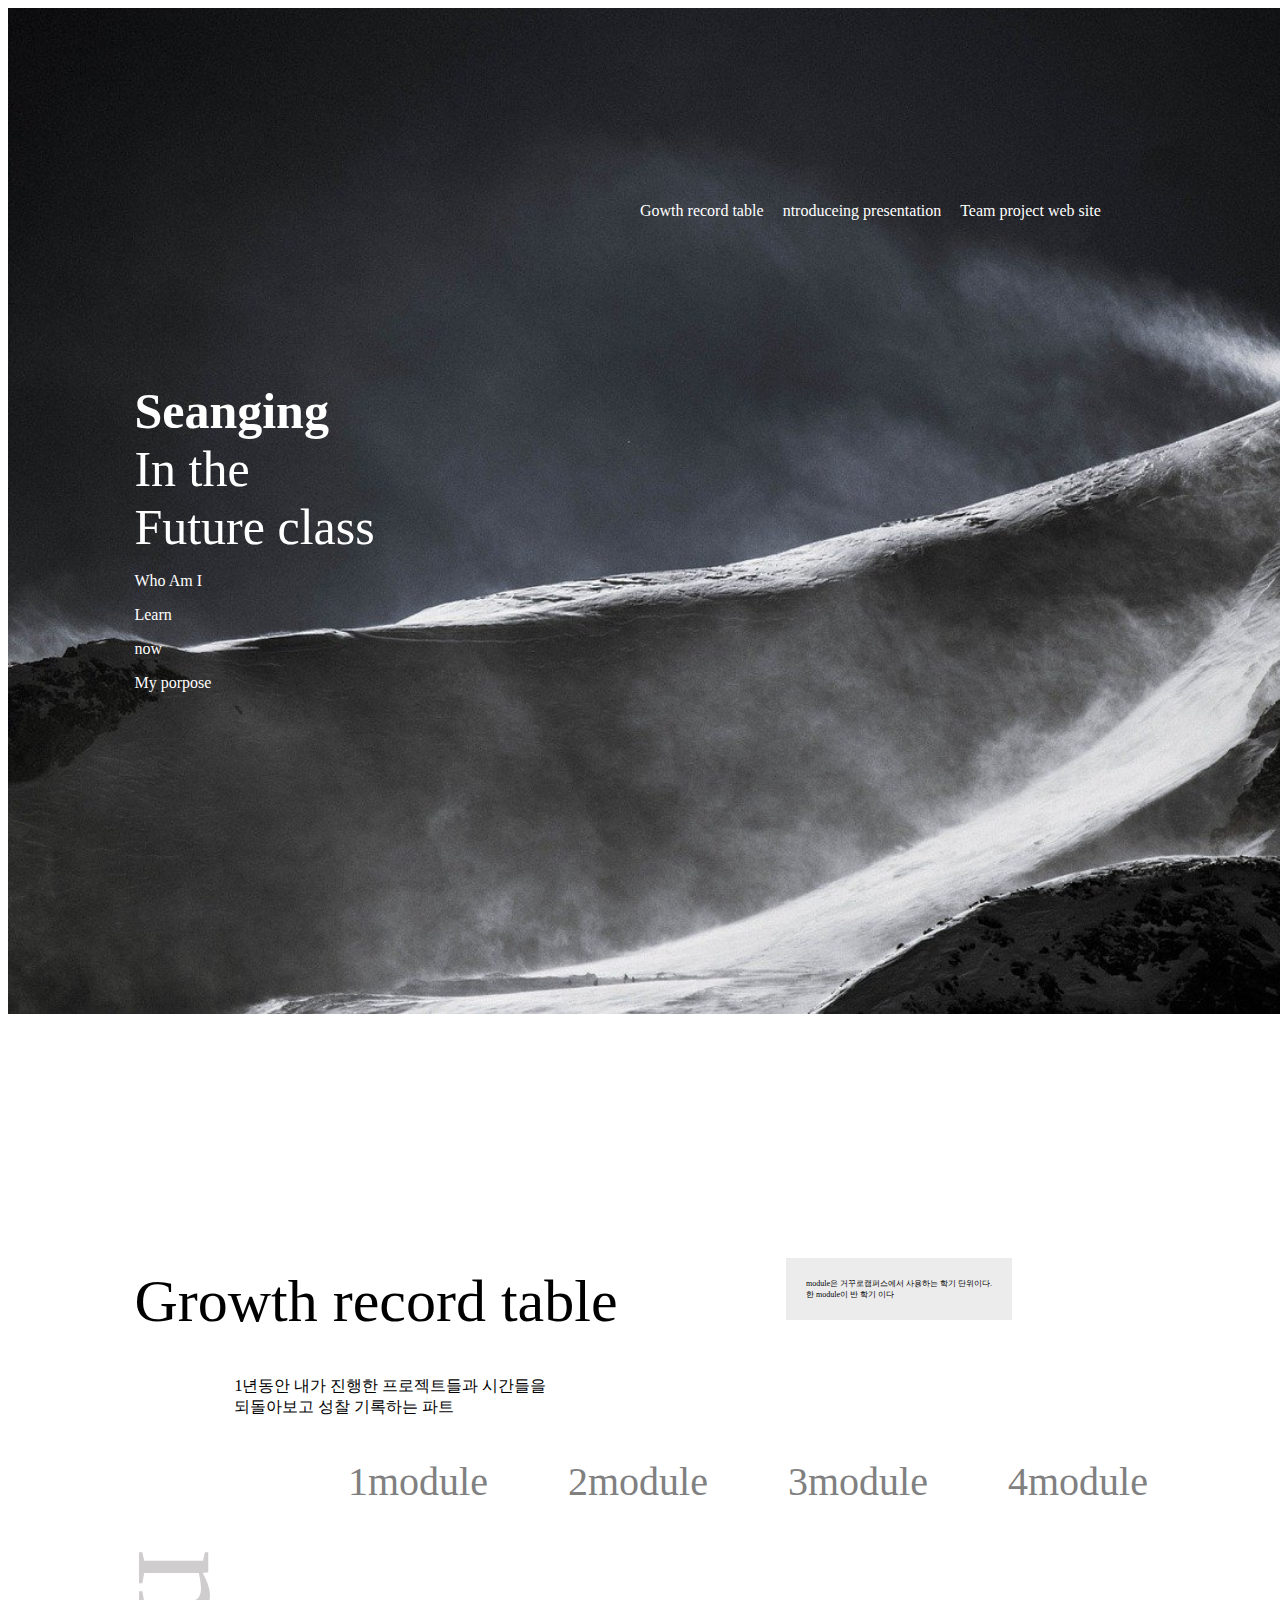
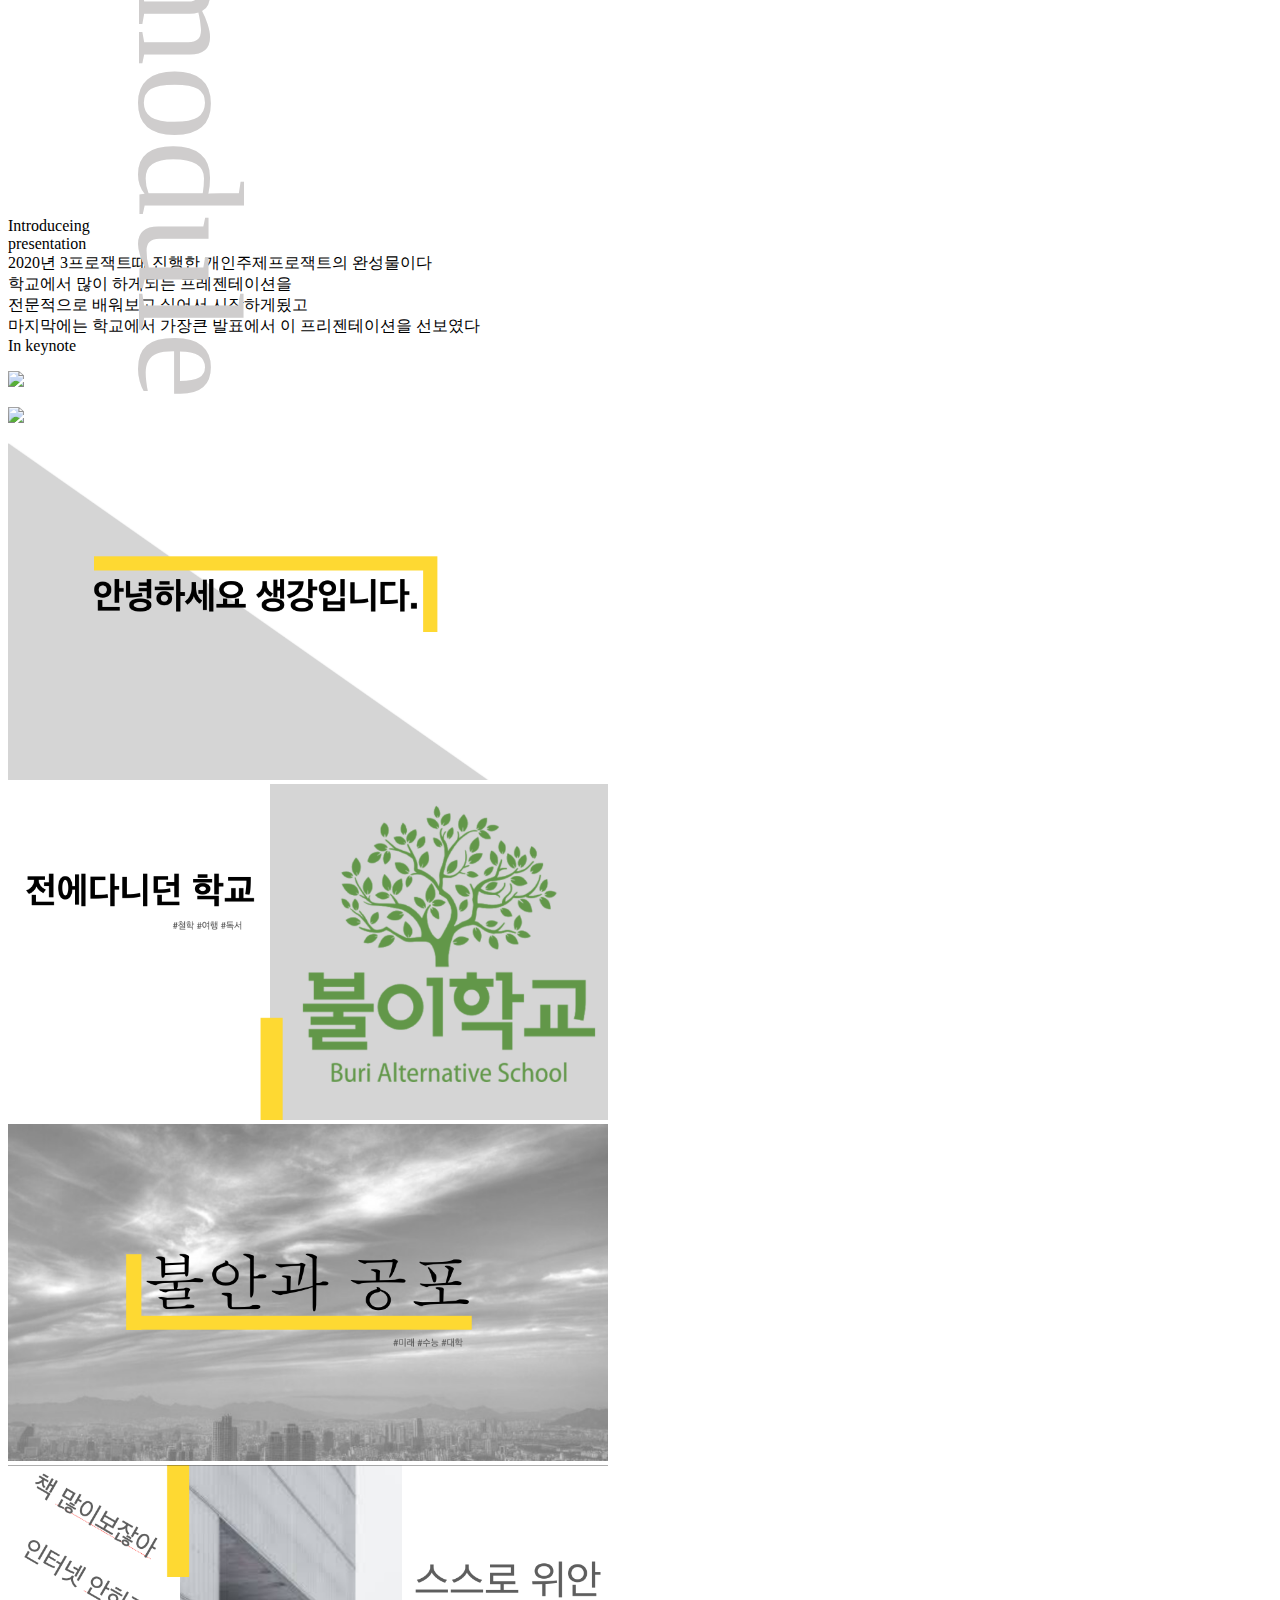
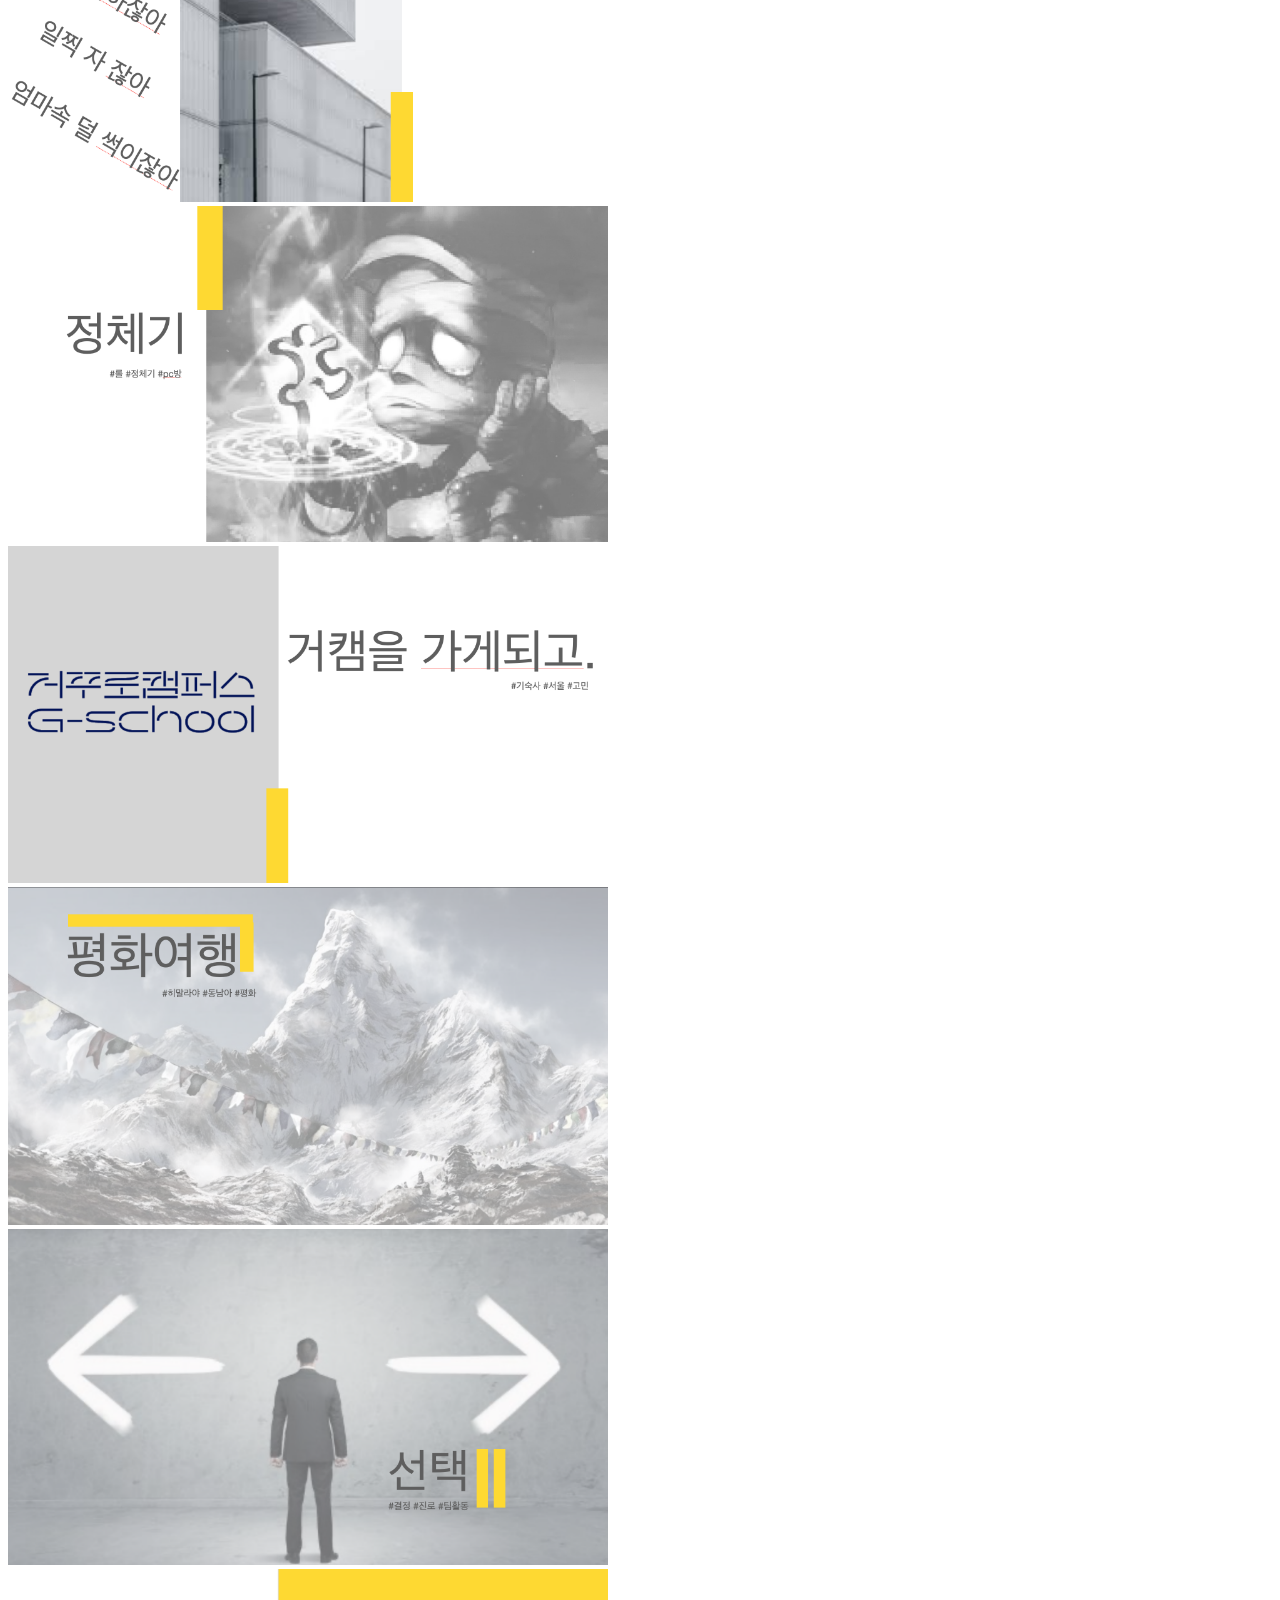
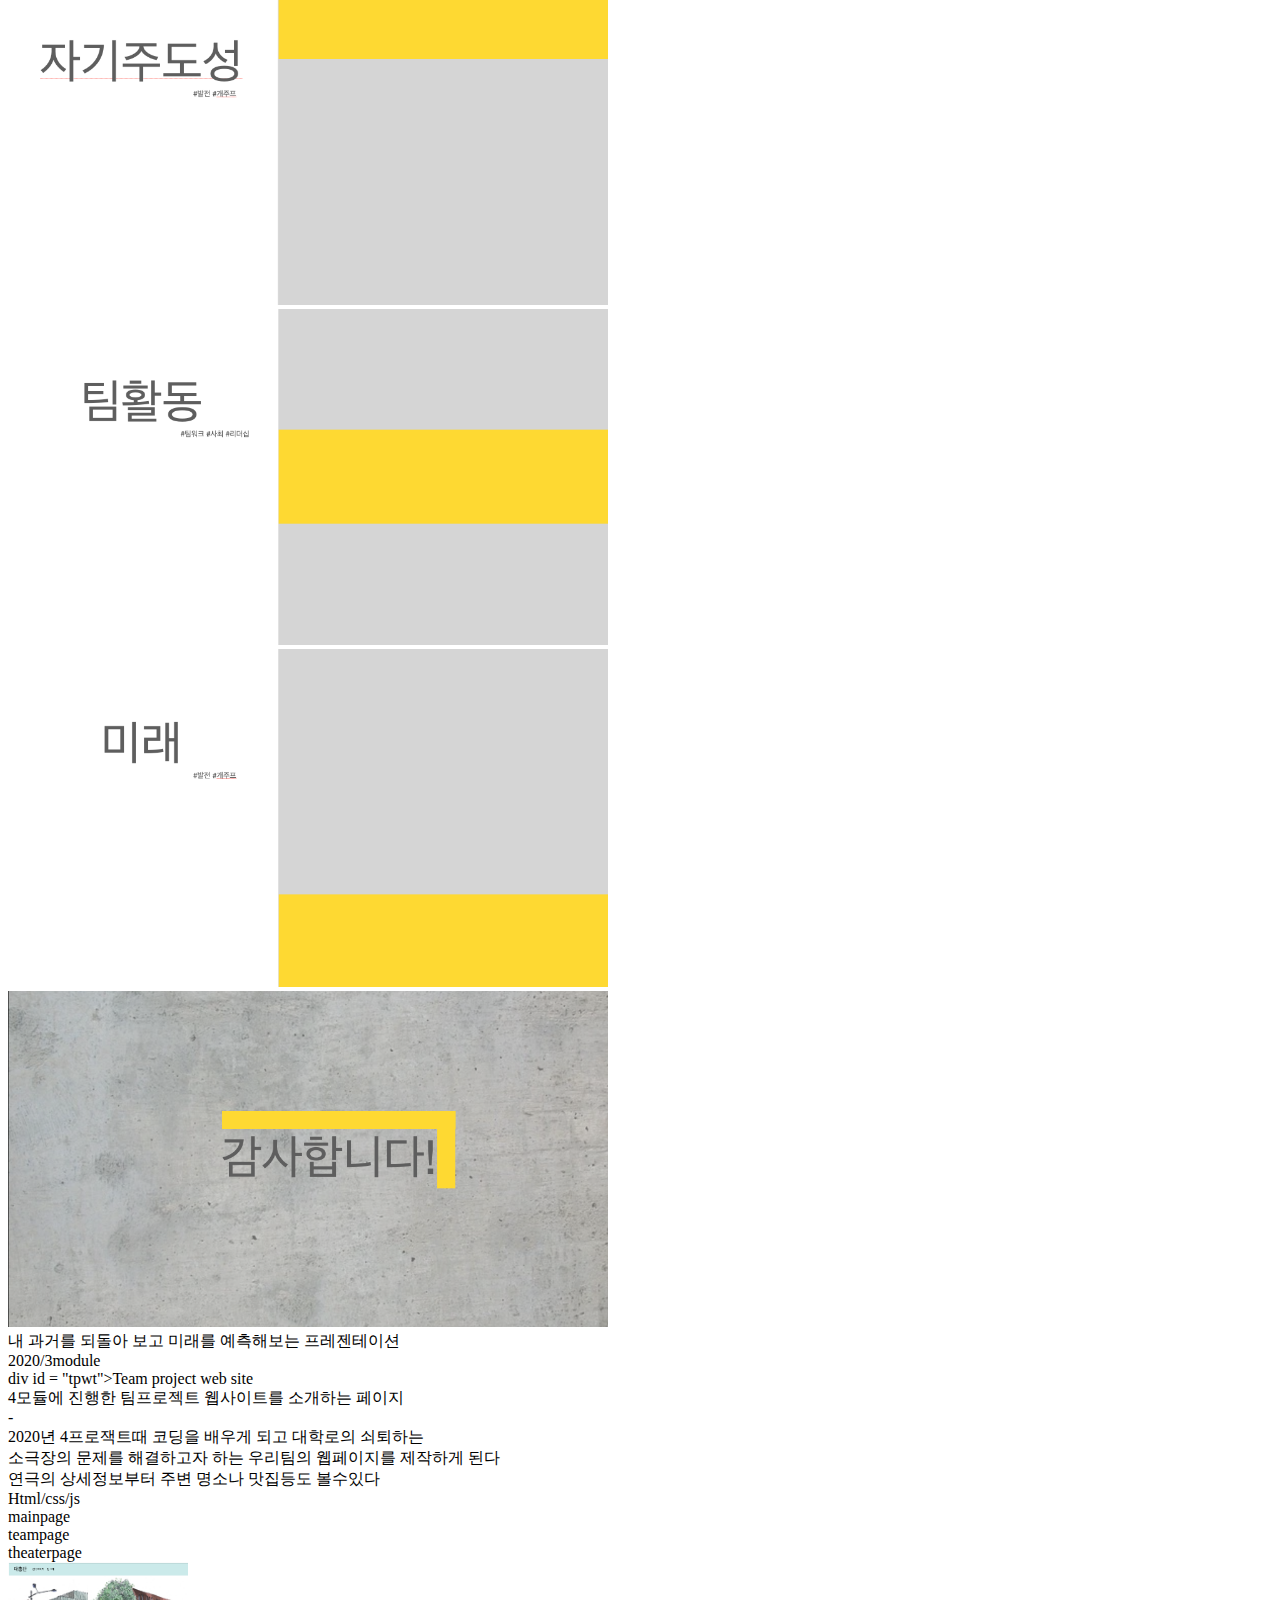
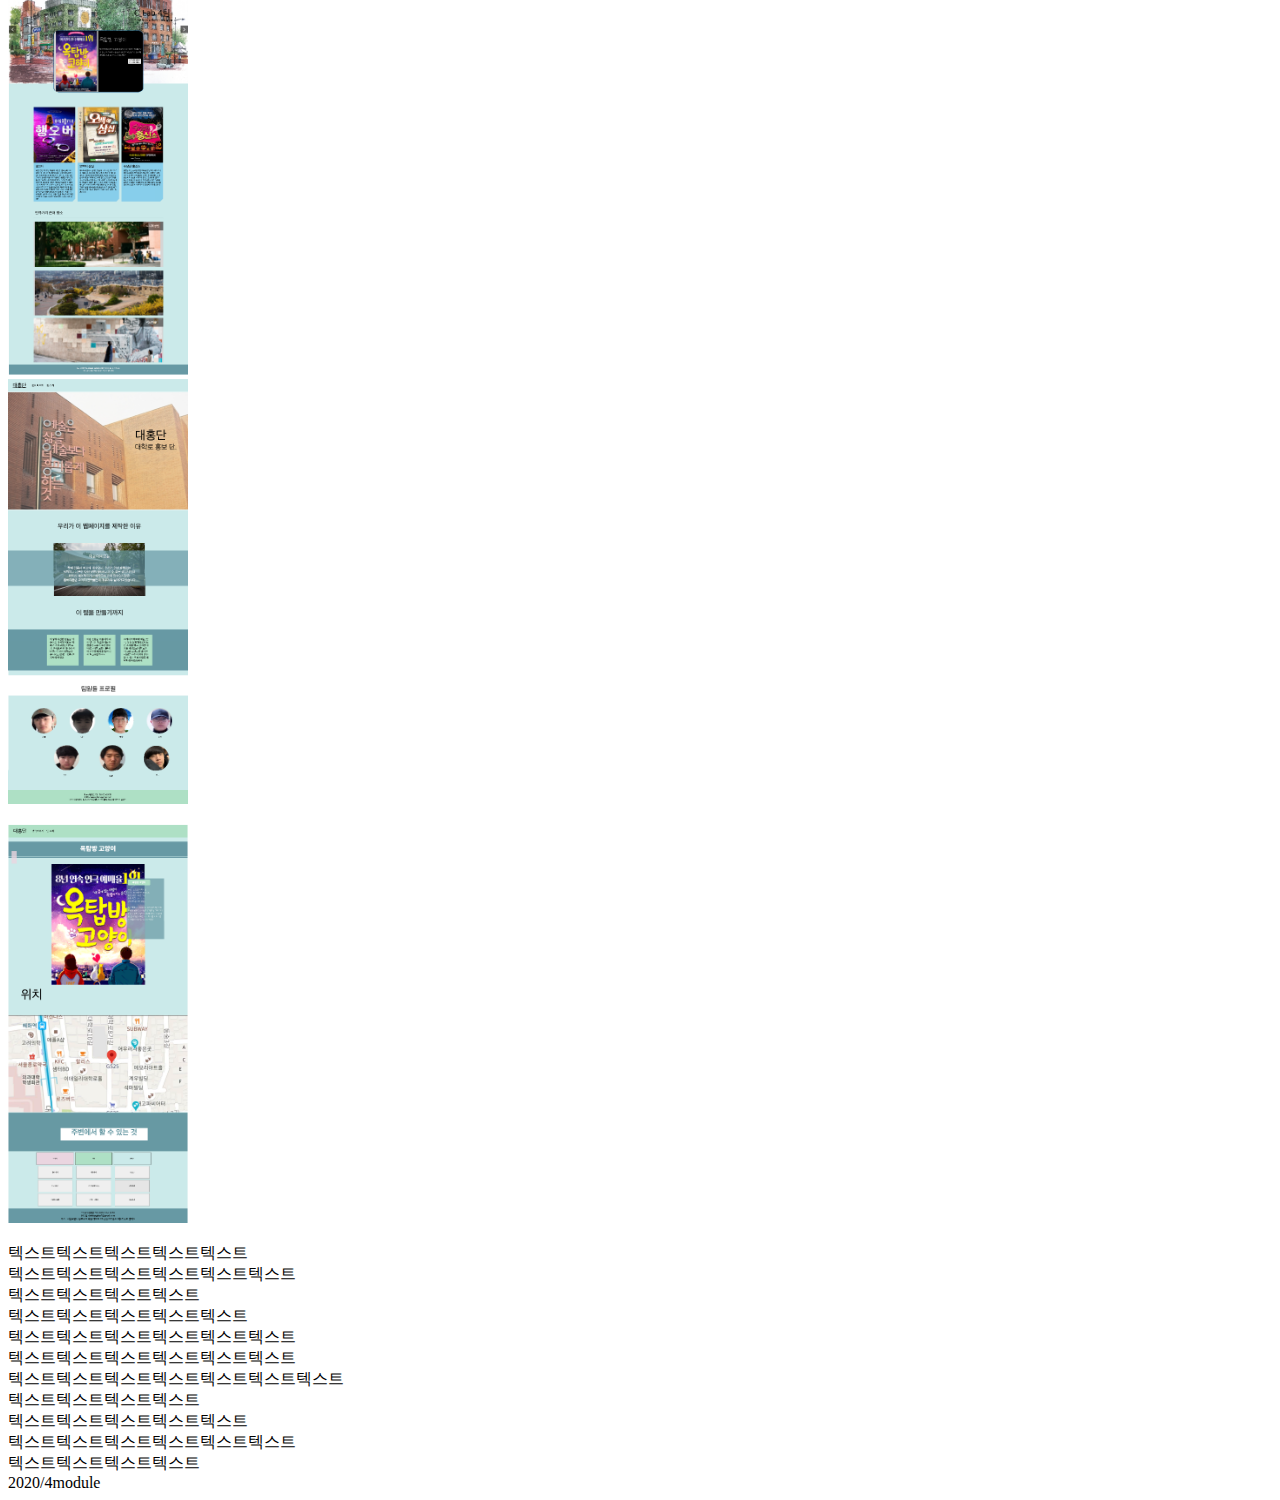
==== index.html @ 3b4f4887 "xx" ====
<!DOCTYPE html>
<html lang="en">
<head>
    <meta charset="UTF-8">
    <meta name="viewport" content="width=device-width, initial-scale=1.0">
    <title>Document</title>
    <link rel="stylesheet" href="style.css">
</head>
<body>
    <div id = "p1">
        <div id = contaner>
            <div id = 'img'>
                <div id = 'img1'> 
                    <img src="사진1.1.jpg" height="100%" > 
                </div> 
                <div id = 'img2'> 
                    <img src="사진1.2.png" height="100%">
                </div> 
                <div id = 'img3'> 
                    <img src="사진1.3.jpg" height="100%">
                </div> 
                <div id = 'img4'> 
                    <img src="사진1.4.png" height="100%">
                </div>
            </div>
           </div>
        
           <div id ="p1text">
        <div id = headertitle>
            
            <strong>Seanging</strong><br>
            In the <br>
            Future class
        </div>

            <p id = "WhoAmI">Who Am I</p>
            <p id = "learn">Learn</p>
            <p id = "now">now</p>
            <p id = "myporpose">My porpose</p>
           
            <div id = button>
            <a id = button1 >Gowth record table</a>
            <a id = button2 >ntroduceing presentation</a>
            <a id = button3 >Team project web site</a>
        </div>
        </div>
    </div>
    <div id = "p2">
        <div id = "title1">
            Growth record table
        </div>
        <div id = "text1">
            1년동안 내가 진행한 프로젝트들과 시간들을 <br>
            되돌아보고 성찰 기록하는 파트
        </div>
    </div>
        <div id = 'modulesm'>
            module은 거꾸로캠퍼스에서 사용하는 학기 단위이다. <br>
            한 module이 반 학기 이다
        </div>
        <div id = module>
        <p id = "module1">1module</p>
        <p id = "module2">2module</p>
        <p id = "module3">3module</p>
        <p id = "module4">4module</p>
    </div>
    <div class ='moduletitle1'>
        module</div>
    <div id = 'a'>
    <div id ='atext'>
        개인주제 프로젝트<br>
    텍스트텍스트텍스트텍스트텍스트텍스트<br>
    텍스트텍스트텍스트텍스트텍스트텍스트텍스트텍스트<br>
    텍스트텍스트텍스트텍스트텍스트텍스트<br><br>
    주제중심 프로젝트<br>
    텍스트텍스트텍스트텍스트텍스트텍스트<br>
    텍스트텍스트텍스트텍스트텍스트텍스트텍스트텍스트<br>
    텍스트텍스트텍스트텍스트텍스트텍스트<br><br>
    주제공감 프로젝트<br>
    텍스트텍스트텍스트텍스트텍스트텍스트<br>
    텍스트텍스트텍스트텍스트텍스트텍스트텍스트텍스트<br>
    텍스트텍스트텍스트텍스트텍스트텍스트</div>
     <div id ='aimg'><img src="그래프1.png"></div> 
    <div id ='moduletitle1'>1</div> </div>
    <div id = 'b'>
        <div id ='btext'>
            개인주제 프로젝트<br>
        텍스트텍스트텍스트텍스트텍스트텍스트<br>
        텍스트텍스트텍스트텍스트텍스트텍스트텍스트텍스트<br>
        텍스트텍스트텍스트텍스트텍스트텍스트<br><br>
        주제중심 프로젝트<br>
        텍스트텍스트텍스트텍스트텍스트텍스트<br>
        텍스트텍스트텍스트텍스트텍스트텍스트텍스트텍스트<br>
        텍스트텍스트텍스트텍스트텍스트텍스트<br><br>
        주제공감 프로젝트<br>
        텍스트텍스트텍스트텍스트텍스트텍스트<br>
        텍스트텍스트텍스트텍스트텍스트텍스트텍스트텍스트<br>
        텍스트텍스트텍스트텍스트텍스트텍스트</div>
         <div id ='bimg'><img src="그래프2.png"></div> 
        <div id ='moduletitle2'>2</div> 
    </div>
    <div id = 'c'><div id ='ctext'>
        개인주제 프로젝트<br>
        텍스트텍스트텍스트텍스트텍스트텍스트<br>
        텍스트텍스트텍스트텍스트텍스트텍스트텍스트텍스트<br>
        텍스트텍스트텍스트텍스트텍스트텍스트<br><br>
        주제중심 프로젝트<br>
        텍스트텍스트텍스트텍스트텍스트텍스트<br>
        텍스트텍스트텍스트텍스트텍스트텍스트텍스트텍스트<br>
        텍스트텍스트텍스트텍스트텍스트텍스트<br><br>
        주제공감 프로젝트<br>
        텍스트텍스트텍스트텍스트텍스트텍스트<br>
        텍스트텍스트텍스트텍스트텍스트텍스트텍스트텍스트<br>
        텍스트텍스트텍스트텍스트텍스트텍스트</div>
         <div id ='cimg'><img src="그래프3.png"></div> 
        
        <div id ='moduletitle3'>3</div> </div>
    <div id = 'd'><div id ='dtext'>
        개인주제 프로젝트<br>
        텍스트텍스트텍스트텍스트텍스트텍스트<br>
        텍스트텍스트텍스트텍스트텍스트텍스트텍스트텍스트<br>
        텍스트텍스트텍스트텍스트텍스트텍스트<br><br>
        주제중심 프로젝트<br>
        텍스트텍스트텍스트텍스트텍스트텍스트<br>
        텍스트텍스트텍스트텍스트텍스트텍스트텍스트텍스트<br>
        텍스트텍스트텍스트텍스트텍스트텍스트<br><br>
        주제공감 프로젝트<br>
        텍스트텍스트텍스트텍스트텍스트텍스트<br>
        텍스트텍스트텍스트텍스트텍스트텍스트텍스트텍스트<br>
        텍스트텍스트텍스트텍스트텍스트텍스트</div>
         <div id ='dimg'><img src="그래프4.png"></div> 
         
         <div id ='moduletitle4'>4</div> </div>

    <div id = "p3">
        <div id = "ipt">
            Introduceing <br> 
            presentation</div>
        <div id = "ipte">
            2020년 3프로잭트때 진행한 개인주제프로잭트의 완성물이다<br>

            학교에서 많이 하게되는 프레젠테이션을 <br>
            전문적으로 배워보고 싶어서 시작하게됬고<br>
            마지막에는 학교에서 가장큰 발표에서 이 프리젠테이션을 선보였다</div>
            <div id = text2>
                In keynote</div>
            <p id = but1><img src="btn_next 복사본.png" width="50px"></p>
            <p id = but2><img src="btn_prev 복사본.png" width="50px"></p>
        
            <div id = container1>
            <div id = iptimg>
            <div id = iptimg1><img src="오깔1.png" width="600px"></div>
            <div id = iptimg2><img src="오깔2.png" width="600px"></div>
            <div id = iptimg3><img src="오깔3.png" width="600px"></div>
            <div id = iptimg4><img src="오깔4.png" width="600px"></div>
            <div id = iptimg5><img src="오깔5.png" width="600px"></div>
            <div id = iptimg6><img src="오깔6.png" width="600px"></div>
            <div id = iptimg7><img src="오깔7.png" width="600px"></div>
            <div id = iptimg8><img src="오깔8.png" width="600px"></div>
            <div id = iptimg9><img src="오깔9.png" width="600px"></div>
            <div id = iptimg10><img src="오깔10.png" width="600px"></div>
            <div id = iptimg11><img src="오깔11.png" width="600px"></div>
            <div id = iptimg12><img src="오깔12.png" width="600px"></div>
            </div>
        </div>
    
        
            

            <div id = text3>내 과거를 되돌아 보고 미래를 예측해보는 프레젠테이션</div>
            <div id = date1>2020/3module</div>
    </div>
    <div id = "p4">
        div id = "tpwt">Team project web site</div>
               <div id ="tpwt1"> 4모듈에 진행한 팀프로젝트 웹사이트를 소개하는 페이지</div>
        </div> -
            

            <div id = "tpwst">2020년 4프로잭트때 코딩을 배우게 되고 대학로의 쇠퇴하는 <br>
                소극장의 문제를 해결하고자 하는 우리팀의 웹페이지를 제작하게 된다 <br>
                연극의 상세정보부터 주변 명소나 맛집등도 볼수있다</div>
            <div id = text4>Html/css/js</div>
            <div id = page>
            <div id = mainpage>mainpage</div>
            <div id = teampage>teampage</div>
            <div id = theaterpage>theaterpage</div>
        </div>
            
             <div class = web>
            <div id = web1><img src="웹1.png" width="180px"></div>
            <div id = web2><img src="웹2.png" width="180px"></div>
            <p id = web3><img src="웹3.png" width="180px"></p>
        </div> 
        
        

        <div id = pagetext>
            <div id = mainpagetext>텍스트텍스트텍스트텍스트텍스트<br>
            텍스트텍스트텍스트텍스트텍스트텍스트<br>
            텍스트텍스트텍스트텍스트<br>
            텍스트텍스트텍스트텍스트텍스트<br>
        </div>
        <div id = teampagetext>텍스트텍스트텍스트텍스트텍스트텍스트<br>
            텍스트텍스트텍스트텍스트텍스트텍스트<br>
            텍스트텍스트텍스트텍스트텍스트텍스트텍스트<br>
        </div>
        <div id = theaterpagetext>
            텍스트텍스트텍스트텍스트<br>
            텍스트텍스트텍스트텍스트텍스트<br>
            텍스트텍스트텍스트텍스트텍스트텍스트<br>
            텍스트텍스트텍스트텍스트<br>
        </div></div>
        
            <div id = date2>2020/4module</div>
    </div>
    <futter></futter>
</body>
</html>
---- style.css ----
#p1text{
    width: 80%;
    
    color: #fff;
    margin:0 auto ;
    position: relative;
    z-index: 5;
    margin-top: -50%;
}


#contaner{
   overflow: auto;
    width: 100vw;
    
}
#img{
    display: flex;
    
    width: 400vw;

}
#img1{
    width: 100vw;
}
#img2{
    width: 100vw;
}
#img3{
    width: 100vw;
}
#img4{
    width: 100vw;
}
#WhoAmI{

}
#learn{

}
#now{

}
#Myporpose{

}

#headertitle{
    font-size: 50px;
    
}
#button{
    margin-left: 50%;
    margin-top: -50%;
}
#button1{
    
}
#button2{
    margin-left: 3%;
    margin-right: 3%;
}
#button3{
    
}









#p2{
    width: 80%;
    
    margin: 0 auto;
    margin-top: 70%;
}
#title1{
    font-size: 60px;
   
    margin-top: ;
}
#text1{
    margin-left:100px ;
    margin-top: 40px;
}
#module{
    display: flex;
    font-size: 40px;
    text-align: center;
    margin-left: 300px;
    
}
#modulesm{
    margin-top:-160px ;
    margin-right: 260px;
    font-size: 8px;
    background-color: rgb(236, 236, 236);
    float: right;
    padding: 20px;
}
#module1{
    margin:40px  ;
    color: gray;

}
#module2{
    margin: 40px;
    color: gray;
}
#module3{
    margin: 40px;
    color: gray;
}
#module4{
    margin: 40px;
    color: gray;
} 
#tt{
    border-right: 1px solid black ;
    width: 650px;
}
#atext{
    margin-top:-200px ;
   margin-left:400px ;
   
}
#aimg{
    margin-left: 700px;
    margin-top: -300px ;
    
}
#btext{
   margin-top:-200px ;
   margin-left:400px ;
  
    
    
}
#bimg{
    margin-left: 800px;
    margin-top:-300px ;
    
}
#ctext{
    margin-top:-200px ;
   margin-left:400px ;
   
}
#cimg{
    margin-left: 700px;
    margin-top: -300px ;
    
}
#dtext{
    margin-top:-200px ;
   margin-left:400px ;
   
}
#dimg{
    margin-left: 700px;
    margin-top: -300px ;
    
} 
#a{
    display: none;
}
#b{
    display: none;
}
#c{
    display: none;
}
#d{
    display: none;
}
.moduletitle1{
    
    transform:rotate(90deg);
    font-size: 150px;
    margin-top: 100px;
    margin-right:900px ;
    
    
    color: rgb(207, 205, 205);
    
}
#moduletitle1{
    font-size: 300px;
    margin-top: -260px;
    margin-left:100px ;
    
}
#moduletitle2{
    font-size: 300px;
    margin-top: -260px;
    margin-left:100px ;
    
    
}
#moduletitle3{
    font-size: 300px;
    margin-top: -260px;
    margin-left:100px ;
    
    
}
#moduletitle4{
    font-size: 300px;
    margin-top: -260px;
    margin-left:100px ;
    
}
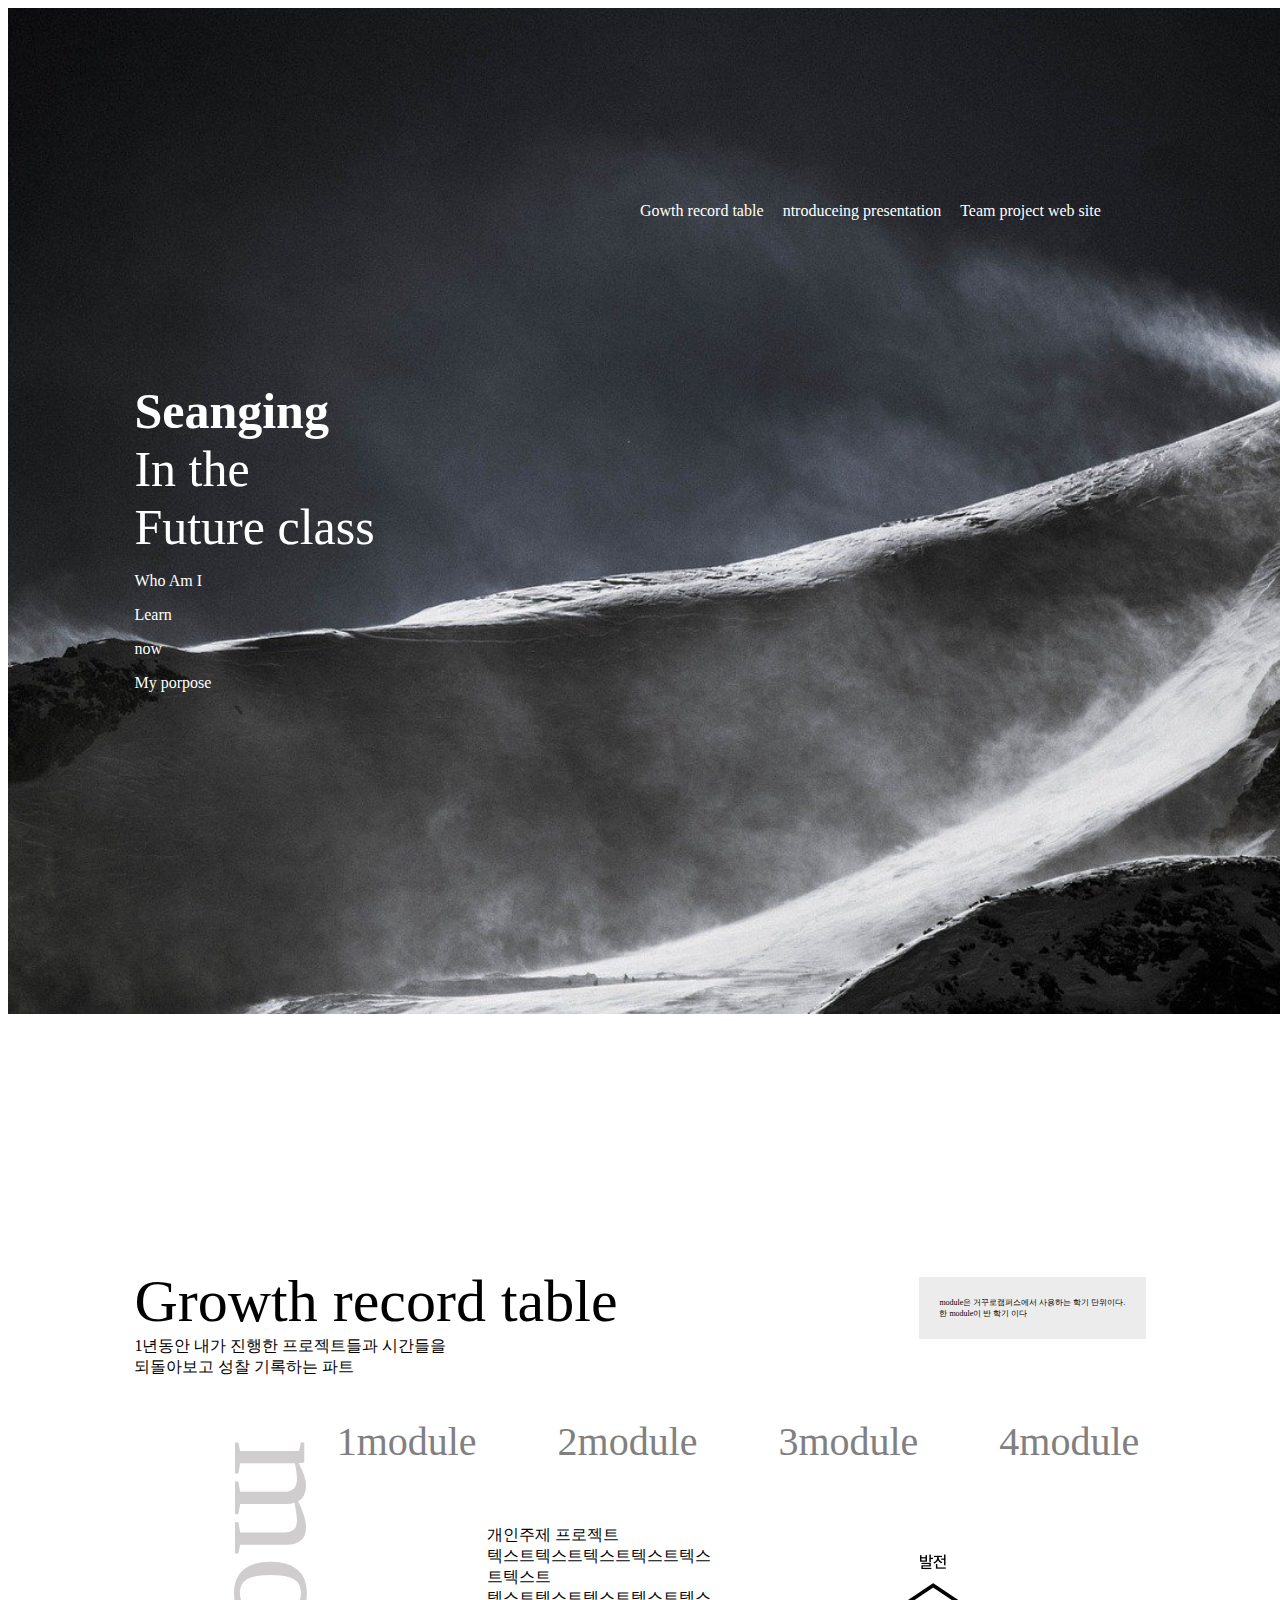
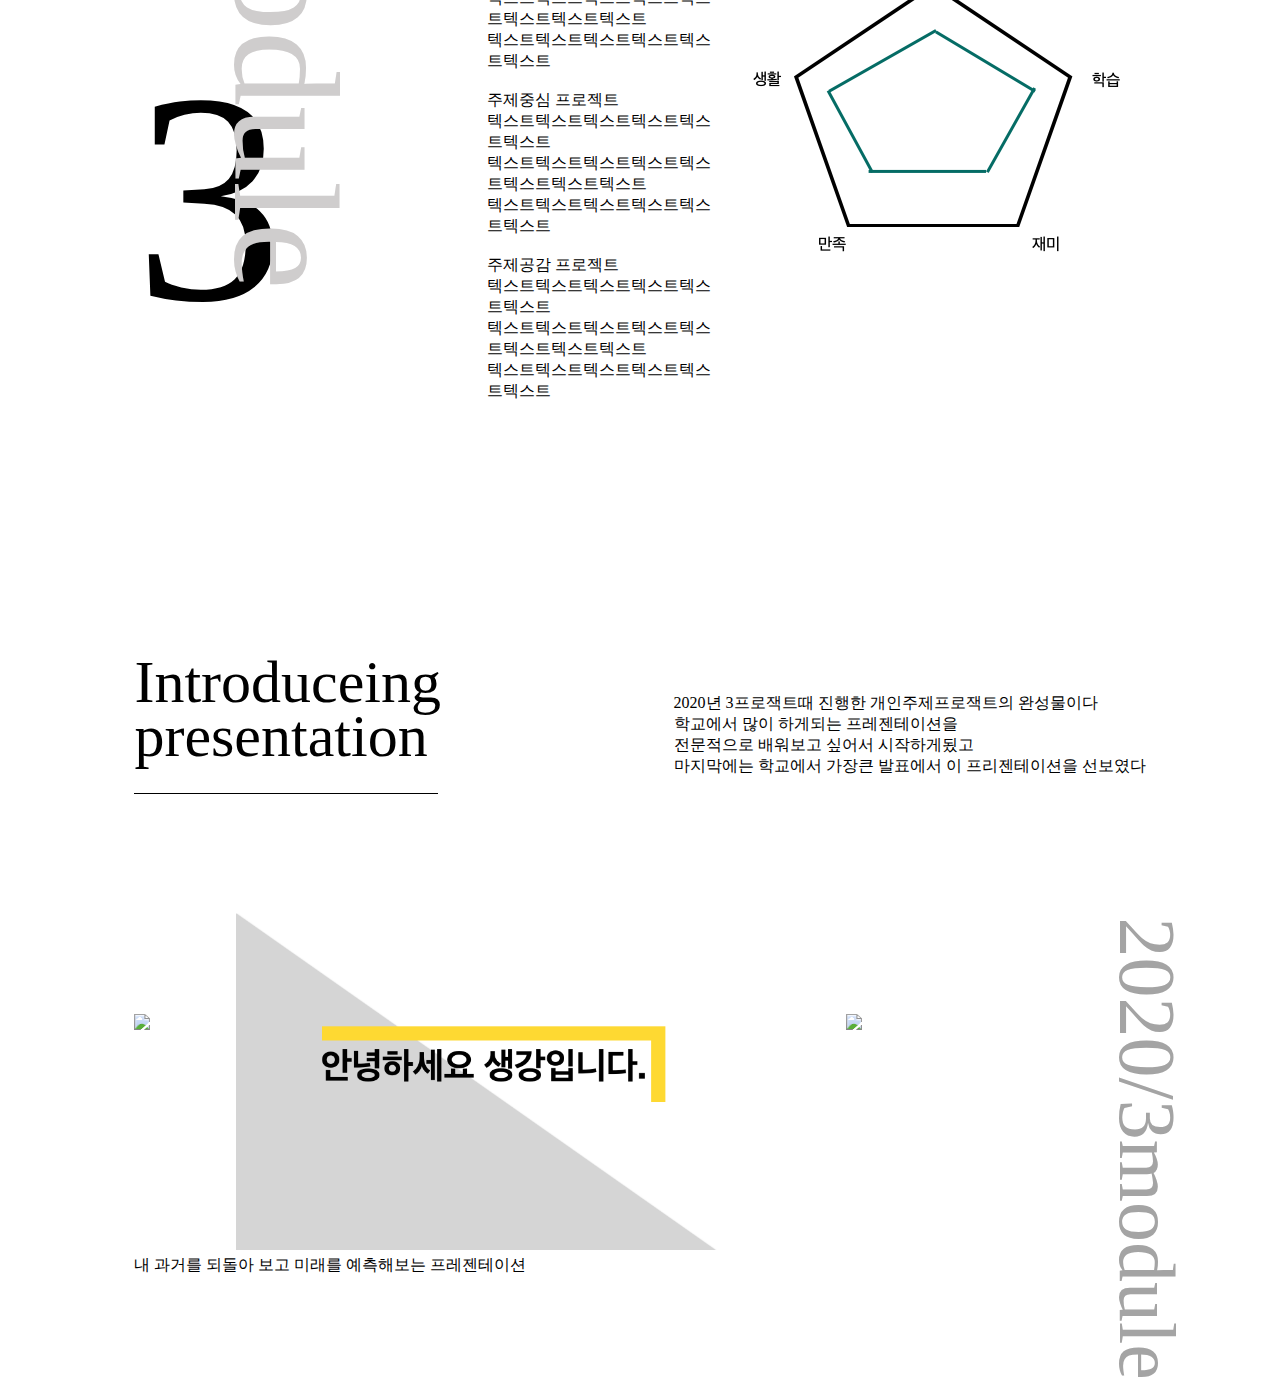
==== commit df4555b8: "ff" ====
--- a/index.html
+++ b/index.html
@@ -53,7 +53,7 @@
             1년동안 내가 진행한 프로젝트들과 시간들을 <br>
             되돌아보고 성찰 기록하는 파트
         </div>
-    </div>
+    
         <div id = 'modulesm'>
             module은 거꾸로캠퍼스에서 사용하는 학기 단위이다. <br>
             한 module이 반 학기 이다
@@ -67,6 +67,7 @@
     <div class ='moduletitle1'>
         module</div>
     <div id = 'a'>
+    <div id ='moduletitle1'>1</div>
     <div id ='atext'>
         개인주제 프로젝트<br>
     텍스트텍스트텍스트텍스트텍스트텍스트<br>
@@ -81,8 +82,9 @@
     텍스트텍스트텍스트텍스트텍스트텍스트텍스트텍스트<br>
     텍스트텍스트텍스트텍스트텍스트텍스트</div>
      <div id ='aimg'><img src="그래프1.png"></div> 
-    <div id ='moduletitle1'>1</div> </div>
+     </div>
     <div id = 'b'>
+        <div id ='moduletitle2'>2</div>
         <div id ='btext'>
             개인주제 프로젝트<br>
         텍스트텍스트텍스트텍스트텍스트텍스트<br>
@@ -97,9 +99,11 @@
         텍스트텍스트텍스트텍스트텍스트텍스트텍스트텍스트<br>
         텍스트텍스트텍스트텍스트텍스트텍스트</div>
          <div id ='bimg'><img src="그래프2.png"></div> 
-        <div id ='moduletitle2'>2</div> 
-    </div>
-    <div id = 'c'><div id ='ctext'>
+         
+    </div>
+    <div id = 'c'>
+        <div id ='moduletitle3'>3</div>
+        <div id ='ctext'>
         개인주제 프로젝트<br>
         텍스트텍스트텍스트텍스트텍스트텍스트<br>
         텍스트텍스트텍스트텍스트텍스트텍스트텍스트텍스트<br>
@@ -114,8 +118,10 @@
         텍스트텍스트텍스트텍스트텍스트텍스트</div>
          <div id ='cimg'><img src="그래프3.png"></div> 
         
-        <div id ='moduletitle3'>3</div> </div>
-    <div id = 'd'><div id ='dtext'>
+         </div>
+    <div id = 'd'>
+        <div id ='moduletitle4'>4</div>
+        <div id ='dtext'>
         개인주제 프로젝트<br>
         텍스트텍스트텍스트텍스트텍스트텍스트<br>
         텍스트텍스트텍스트텍스트텍스트텍스트텍스트텍스트<br>
@@ -130,7 +136,8 @@
         텍스트텍스트텍스트텍스트텍스트텍스트</div>
          <div id ='dimg'><img src="그래프4.png"></div> 
          
-         <div id ='moduletitle4'>4</div> </div>
+          </div>
+    </div>
 
     <div id = "p3">
         <div id = "ipt">
@@ -144,8 +151,10 @@
             마지막에는 학교에서 가장큰 발표에서 이 프리젠테이션을 선보였다</div>
             <div id = text2>
                 In keynote</div>
-            <p id = but1><img src="btn_next 복사본.png" width="50px"></p>
-            <p id = but2><img src="btn_prev 복사본.png" width="50px"></p>
+            <div id = butbox>
+                <p id = but1><img src="스크린샷 2020-12-26 오전 12.10.30.png" width="40px" ></p>
+                <p id = but2><img src="스크린샷 2020-12-26 오전 12.10.56.png" width="40px"></p>
+            </div>
         
             <div id = container1>
             <div id = iptimg>
@@ -170,7 +179,8 @@
             <div id = text3>내 과거를 되돌아 보고 미래를 예측해보는 프레젠테이션</div>
             <div id = date1>2020/3module</div>
     </div>
-    <div id = "p4">
+    </div>
+    <!-- <div id = "p4">
         div id = "tpwt">Team project web site</div>
                <div id ="tpwt1"> 4모듈에 진행한 팀프로젝트 웹사이트를 소개하는 페이지</div>
         </div> -
@@ -212,7 +222,7 @@
         </div></div>
         
             <div id = date2>2020/4module</div>
-    </div>
+    </div> -->
     <futter></futter>
 </body>
 </html>--- a/style.css
+++ b/style.css
@@ -81,108 +81,102 @@
 #title1{
     font-size: 60px;
    
-    margin-top: ;
+    
 }
 #text1{
-    margin-left:100px ;
-    margin-top: 40px;
+   
+   
 }
 #module{
     display: flex;
     font-size: 40px;
     text-align: center;
-    margin-left: 300px;
+    margin-left: 20%;
     
 }
 #modulesm{
-    margin-top:-160px ;
-    margin-right: 260px;
+    margin-top:-10% ;
     font-size: 8px;
     background-color: rgb(236, 236, 236);
     float: right;
-    padding: 20px;
+    padding: 2%;
 }
 #module1{
-    margin:40px  ;
+    
     color: gray;
 
 }
 #module2{
-    margin: 40px;
+    margin-left: 10%;
     color: gray;
 }
 #module3{
-    margin: 40px;
+    margin-left: 10%;
     color: gray;
 }
 #module4{
-    margin: 40px;
+    margin-left: 10%;
     color: gray;
 } 
-#tt{
-    border-right: 1px solid black ;
-    width: 650px;
-}
+
 #atext{
-    margin-top:-200px ;
-   margin-left:400px ;
+    
    
 }
 #aimg{
-    margin-left: 700px;
-    margin-top: -300px ;
+    
     
 }
 #btext{
-   margin-top:-200px ;
-   margin-left:400px ;
+   
   
     
     
 }
 #bimg{
-    margin-left: 800px;
-    margin-top:-300px ;
+    
     
 }
 #ctext{
-    margin-top:-200px ;
-   margin-left:400px ;
+   
    
 }
 #cimg{
-    margin-left: 700px;
-    margin-top: -300px ;
     
 }
 #dtext{
-    margin-top:-200px ;
-   margin-left:400px ;
+    
    
 }
 #dimg{
-    margin-left: 700px;
-    margin-top: -300px ;
+    
     
 } 
 #a{
+    display: flex;
+    margin-top: -15%;
     display: none;
 }
 #b{
+    display: flex;
+    margin-top: -15%;
     display: none;
 }
 #c{
-    display: none;
+    display: flex;
+    margin-top: -15%;
+   
 }
 #d{
+    display: flex;
+    margin-top: -15%;
     display: none;
 }
 .moduletitle1{
     
     transform:rotate(90deg);
     font-size: 150px;
-    margin-top: 100px;
-    margin-right:900px ;
+    margin-right: 70%;
     
     
     color: rgb(207, 205, 205);
@@ -190,27 +184,97 @@
 }
 #moduletitle1{
     font-size: 300px;
-    margin-top: -260px;
-    margin-left:100px ;
+    margin-right: 20%;
+    margin-top: 10%;
     
 }
 #moduletitle2{
     font-size: 300px;
-    margin-top: -260px;
-    margin-left:100px ;
+    margin-right: 20%;
+    margin-top: 10%;
     
     
 }
 #moduletitle3{
     font-size: 300px;
-    margin-top: -260px;
-    margin-left:100px ;
+    margin-right: 20%;
+    margin-top: 10%;
     
     
 }
 #moduletitle4{
     font-size: 300px;
-    margin-top: -260px;
-    margin-left:100px ;
-    
+    margin-right: 20%;
+    margin-top: 10%;
+    
+}
+
+
+
+
+
+
+
+
+
+#p3{
+    width: 80%;
+    margin: 0 auto;
+    margin-top: 20%;
+    
+}
+#ipt{
+    font-size: 60px;
+    border-bottom:1px solid black ;
+    width: 30%;
+    line-height: 90%;
+    padding-bottom: 3%;
+    
+}
+#ipte{
+    float: right;
+    margin-top: -10%;
+    
+}
+#container1{
+    overflow: auto;
+    width: 600px;
+    margin-left: 10%;
+    margin-top: 10%;
+    
+
+}
+#iptimg{
+    display: flex;
+    width: 8200px;
+}
+#text3{
+    
+    
+}
+#text2{
+    
+    color: white;
+}
+#date1{
+    font-size: 80px;
+    transform:rotate(90deg);
+    margin-left: 100%;
+    margin-top: -40%;
+    color: rgb(164, 164, 164);
+}
+#butbox{
+    
+   
+}
+#but1{
+    float: right;
+    margin-right: 28%;
+    margin-top: 20%;
+    
+}
+#but2{
+    float: left;
+    margin-top: 20%;
+   
 }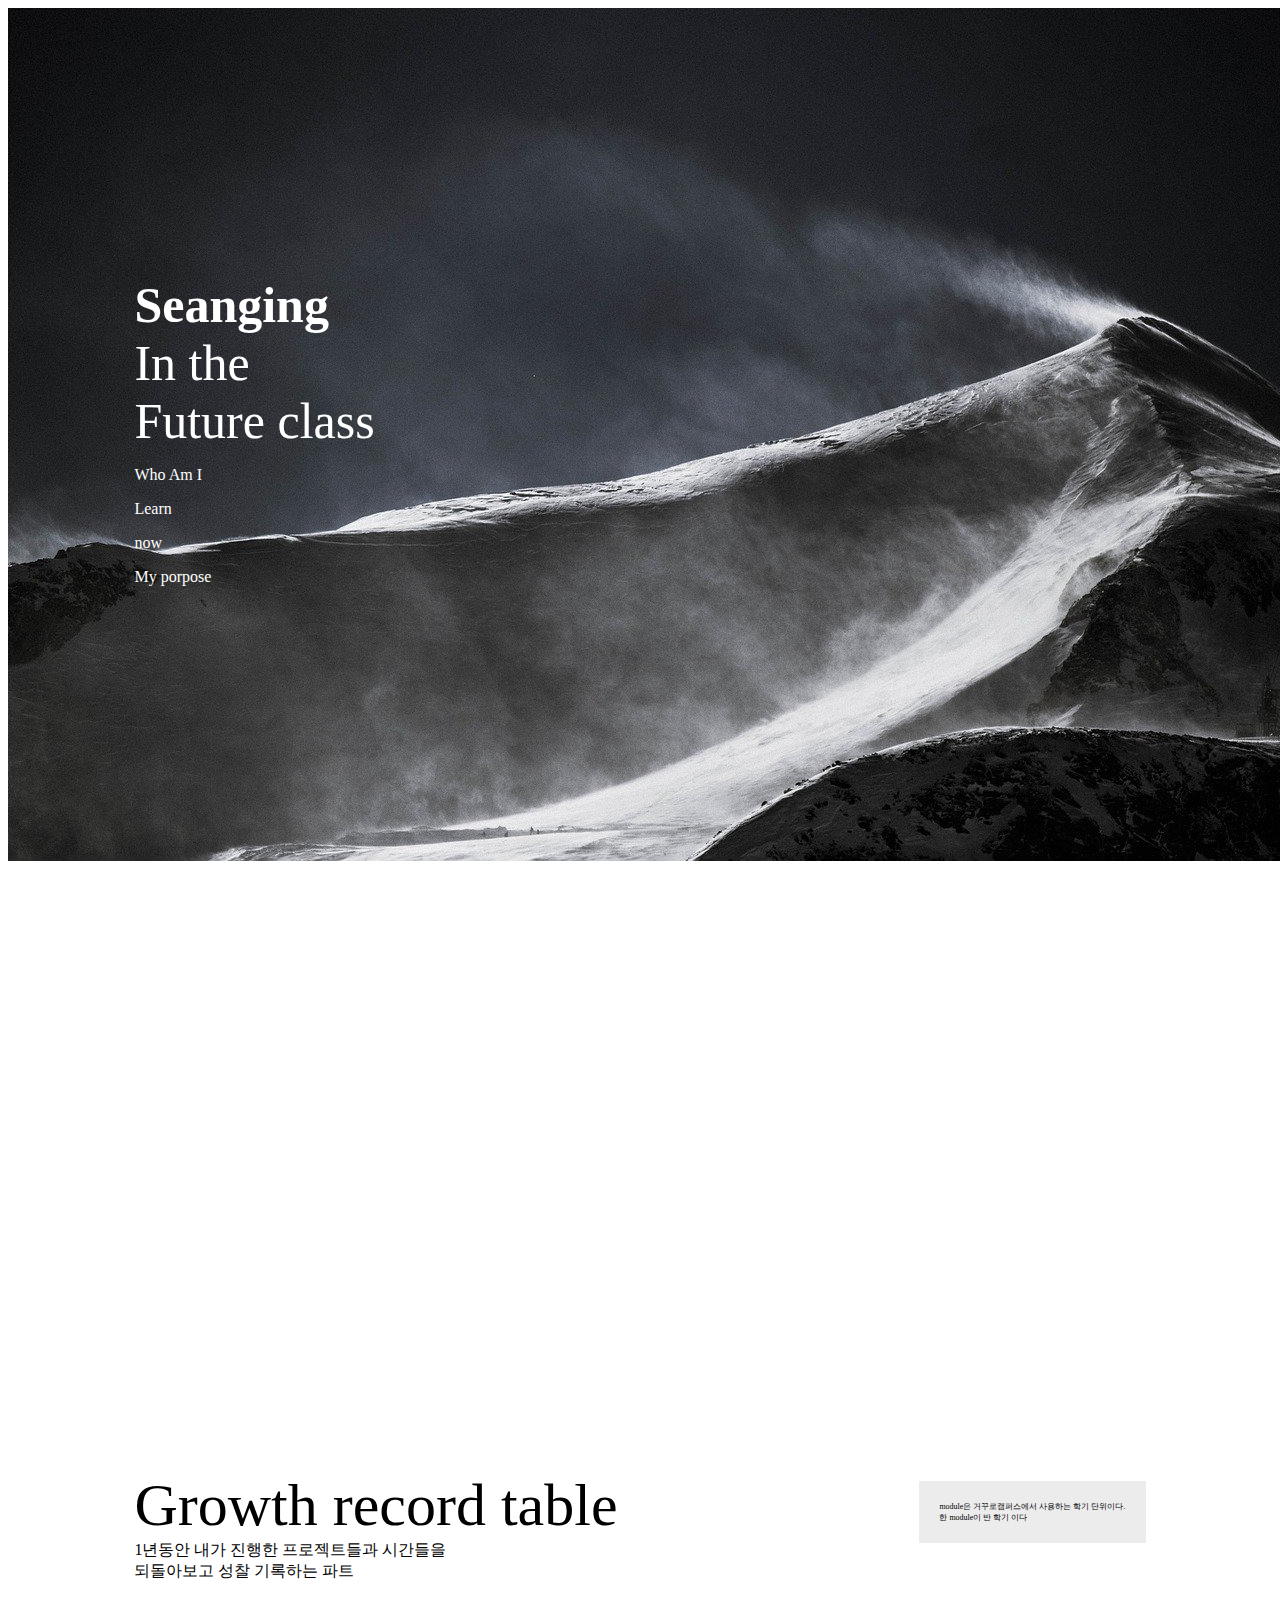
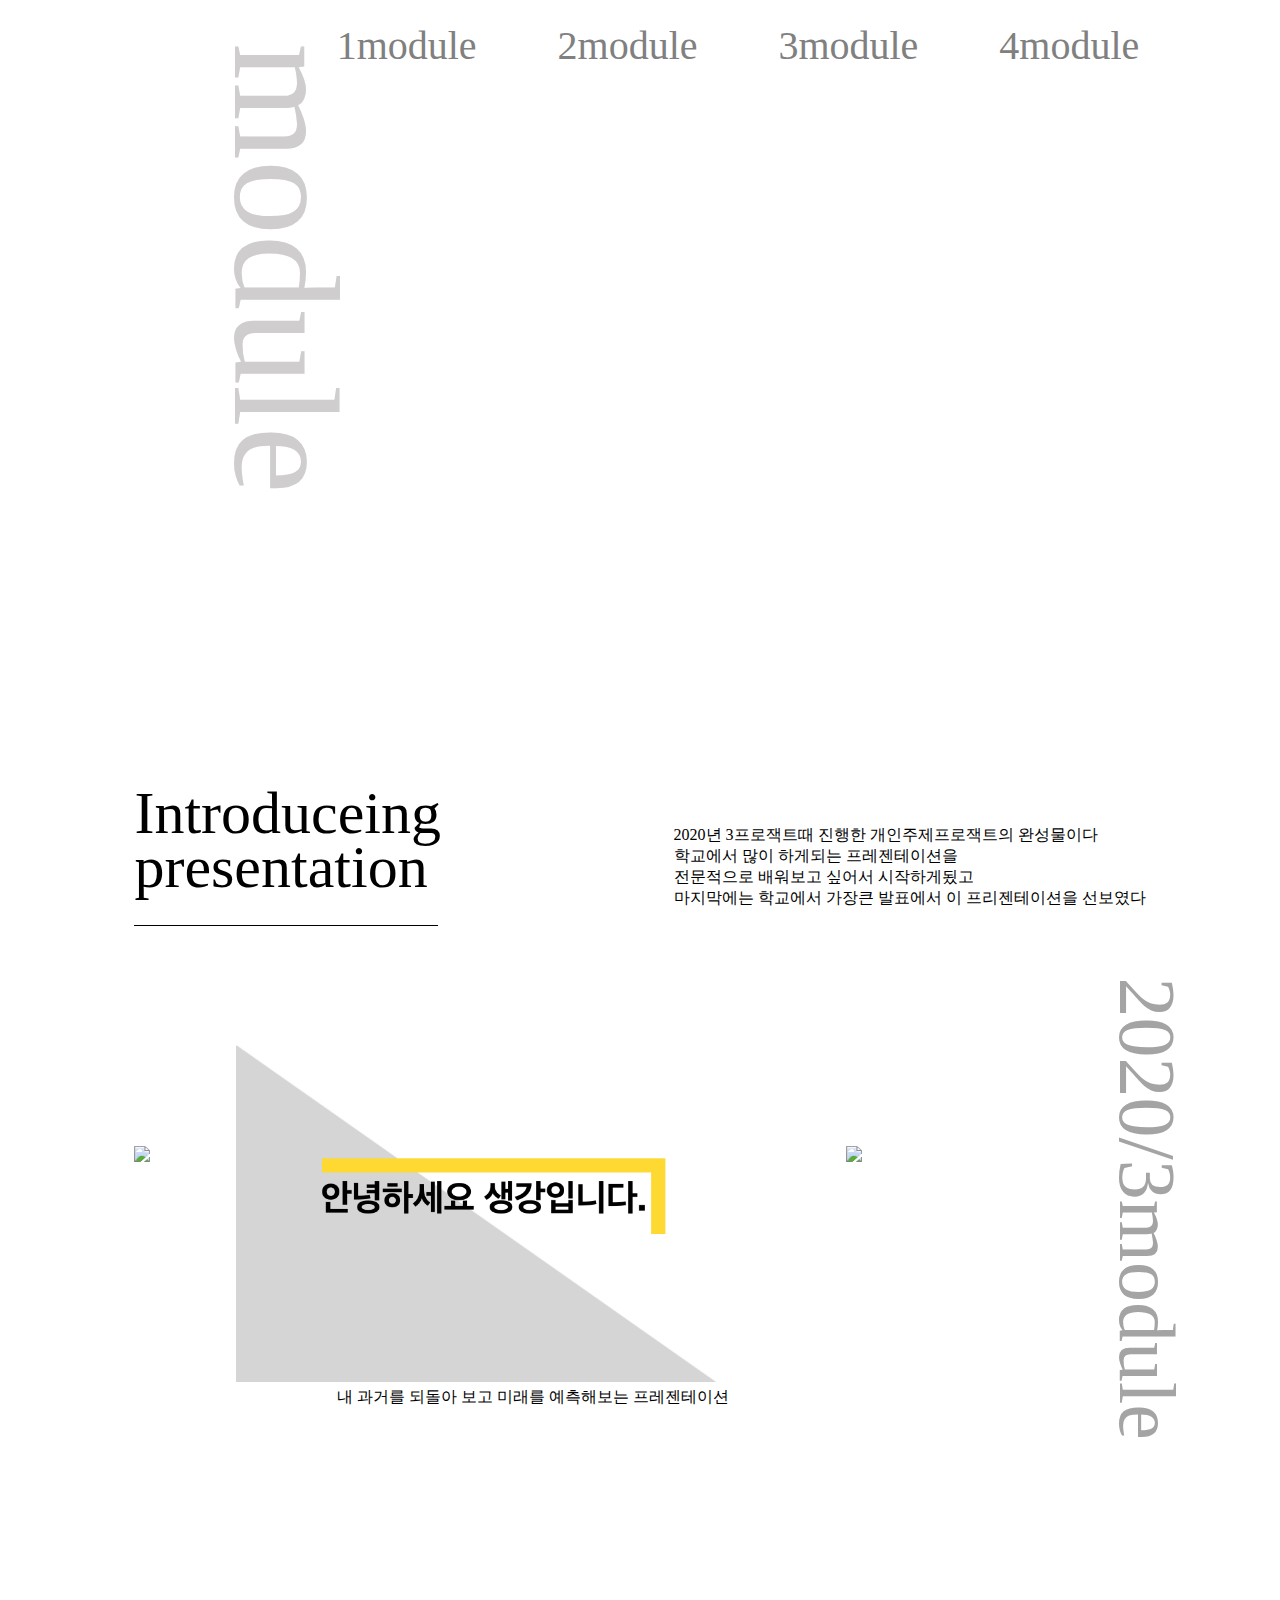
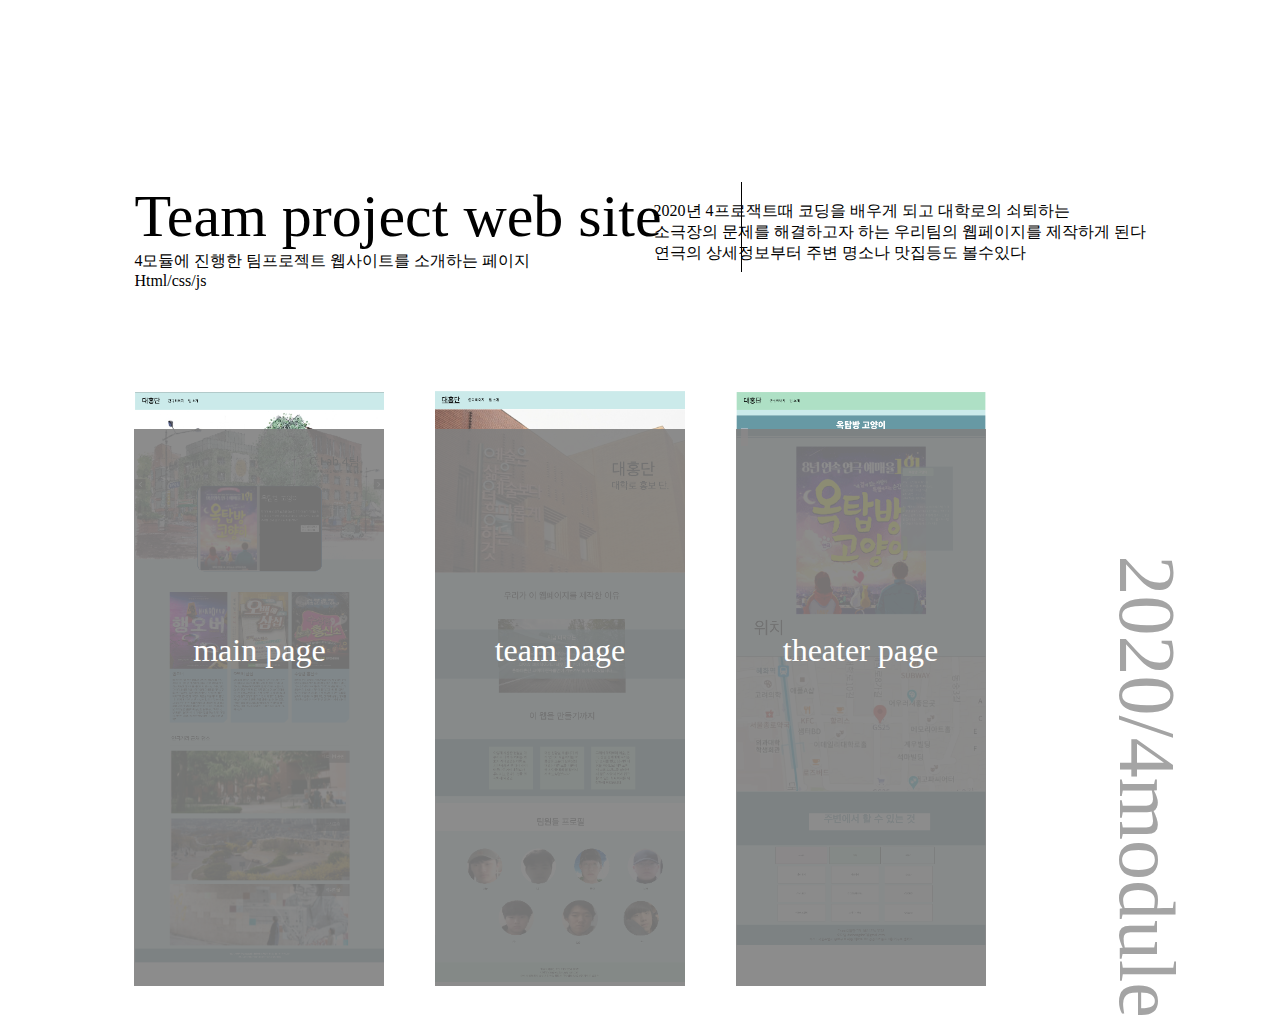
==== commit e72fed97: "ㅊ" ====
--- a/index.html
+++ b/index.html
@@ -10,8 +10,12 @@
     <div id = "p1">
         <div id = contaner>
             <div id = 'img'>
+                
+            </div>
+            <div id = 'bbb'>
+            <div id = 'aaa'>
                 <div id = 'img1'> 
-                    <img src="사진1.1.jpg" height="100%" > 
+                    <img src="사진1.1.jpg"  height="100%"> 
                 </div> 
                 <div id = 'img2'> 
                     <img src="사진1.2.png" height="100%">
@@ -21,9 +25,9 @@
                 </div> 
                 <div id = 'img4'> 
                     <img src="사진1.4.png" height="100%">
-                </div>
-            </div>
+                </div>  
            </div>
+        </div>
         
            <div id ="p1text">
         <div id = headertitle>
@@ -38,12 +42,9 @@
             <p id = "now">now</p>
             <p id = "myporpose">My porpose</p>
            
-            <div id = button>
-            <a id = button1 >Gowth record table</a>
-            <a id = button2 >ntroduceing presentation</a>
-            <a id = button3 >Team project web site</a>
-        </div>
-        </div>
+            
+        </div>
+    </div>
     </div>
     <div id = "p2">
         <div id = "title1">
@@ -81,7 +82,7 @@
     텍스트텍스트텍스트텍스트텍스트텍스트<br>
     텍스트텍스트텍스트텍스트텍스트텍스트텍스트텍스트<br>
     텍스트텍스트텍스트텍스트텍스트텍스트</div>
-     <div id ='aimg'><img src="그래프1.png"></div> 
+     <div id ='aimg'><img src="그레프1.png" width="80%"></div> 
      </div>
     <div id = 'b'>
         <div id ='moduletitle2'>2</div>
@@ -98,12 +99,12 @@
         텍스트텍스트텍스트텍스트텍스트텍스트<br>
         텍스트텍스트텍스트텍스트텍스트텍스트텍스트텍스트<br>
         텍스트텍스트텍스트텍스트텍스트텍스트</div>
-         <div id ='bimg'><img src="그래프2.png"></div> 
+         <div id ='bimg'><img src="그레프2.png" width="80%"></div> 
          
     </div>
     <div id = 'c'>
         <div id ='moduletitle3'>3</div>
-        <div id ='ctext'>
+        <div id ='ctext' >
         개인주제 프로젝트<br>
         텍스트텍스트텍스트텍스트텍스트텍스트<br>
         텍스트텍스트텍스트텍스트텍스트텍스트텍스트텍스트<br>
@@ -116,7 +117,7 @@
         텍스트텍스트텍스트텍스트텍스트텍스트<br>
         텍스트텍스트텍스트텍스트텍스트텍스트텍스트텍스트<br>
         텍스트텍스트텍스트텍스트텍스트텍스트</div>
-         <div id ='cimg'><img src="그래프3.png"></div> 
+         <div id ='cimg'><img src="그레프3.png" width="80%"></div> 
         
          </div>
     <div id = 'd'>
@@ -134,11 +135,11 @@
         텍스트텍스트텍스트텍스트텍스트텍스트<br>
         텍스트텍스트텍스트텍스트텍스트텍스트텍스트텍스트<br>
         텍스트텍스트텍스트텍스트텍스트텍스트</div>
-         <div id ='dimg'><img src="그래프4.png"></div> 
+         <div id ='dimg'><img src="그레프4.png" width="80%"></div> 
          
           </div>
     </div>
-
+    </div>
     <div id = "p3">
         <div id = "ipt">
             Introduceing <br> 
@@ -171,58 +172,257 @@
             <div id = iptimg11><img src="오깔11.png" width="600px"></div>
             <div id = iptimg12><img src="오깔12.png" width="600px"></div>
             </div>
-        </div>
-    
-        
-            
-
+            
+            </div>
             <div id = text3>내 과거를 되돌아 보고 미래를 예측해보는 프레젠테이션</div>
+            <!-- <div id = dd>
+            <div class = iptimg1>이 프리젠테이션 페이지에대한 간단한 설명1</div>
+            <div class = iptimg2>이 프리젠테이션 페이지에대한 간단한 설명2</div>
+            <div class = iptimg3>이 프리젠테이션 페이지에대한 간단한 설명3</div>
+            <div class = iptimg4>이 프리젠테이션 페이지에대한 간단한 설명3</div>
+            <div class = iptimg5>이 프리젠테이션 페이지에대한 간단한 설명4</div>
+            <div class = iptimg6>이 프리젠테이션 페이지에대한 간단한 설명5</div>
+            <div class = iptimg7>이 프리젠테이션 페이지에대한 간단한 설명6</div>
+            <div class = iptimg8>이 프리젠테이션 페이지에대한 간단한 설명7</div>
+            <div class = iptimg9>이 프리젠테이션 페이지에대한 간단한 설명8</div>
+            <div class = iptimg10>이 프리젠테이션 페이지에대한 간단한 설명10</div>
+            <div class = iptimg11>이 프리젠테이션 페이지에대한 간단한 설명11</div>
+            <div class = iptimg12>이 프리젠테이션 페이지에대한 간단한 설명12</div>
+            </div>
+     -->
+        
+            
+
+            
             <div id = date1>2020/3module</div>
     </div>
     </div>
-    <!-- <div id = "p4">
-        div id = "tpwt">Team project web site</div>
+    
+    <div id = "p4">
+        <div class = "tpwt">
+        <div id = "tpwt">Team project web site</div>
                <div id ="tpwt1"> 4모듈에 진행한 팀프로젝트 웹사이트를 소개하는 페이지</div>
-        </div> -
+            </div>
+        
             
 
             <div id = "tpwst">2020년 4프로잭트때 코딩을 배우게 되고 대학로의 쇠퇴하는 <br>
                 소극장의 문제를 해결하고자 하는 우리팀의 웹페이지를 제작하게 된다 <br>
                 연극의 상세정보부터 주변 명소나 맛집등도 볼수있다</div>
             <div id = text4>Html/css/js</div>
-            <div id = page>
+            <!-- <div id = page>
             <div id = mainpage>mainpage</div>
             <div id = teampage>teampage</div>
             <div id = theaterpage>theaterpage</div>
-        </div>
+        </div> -->
             
              <div class = web>
-            <div id = web1><img src="웹1.png" width="180px"></div>
-            <div id = web2><img src="웹2.png" width="180px"></div>
-            <p id = web3><img src="웹3.png" width="180px"></p>
+            <div id = web1><img src="웹1.png" width="250px"></div>
+            <div id = web2><img src="웹2.png" width="250px"></div>
+            <div id = web3><img src="웹3.png" width="250px"></div>
         </div> 
+
         
         
 
         <div id = pagetext>
-            <div id = mainpagetext>텍스트텍스트텍스트텍스트텍스트<br>
-            텍스트텍스트텍스트텍스트텍스트텍스트<br>
+            <div id = 'mainpagetext'>
+                main page
+            </div>
+            <div class = 'mainpagetext'>텍스트텍스트텍스트텍스트<br>
+                텍스트텍스트텍스트
+            </div>
+        <div id = teampagetext>
+            team page
+        </div>
+        <div class= teampagetext>
             텍스트텍스트텍스트텍스트<br>
-            텍스트텍스트텍스트텍스트텍스트<br>
-        </div>
-        <div id = teampagetext>텍스트텍스트텍스트텍스트텍스트텍스트<br>
-            텍스트텍스트텍스트텍스트텍스트텍스트<br>
-            텍스트텍스트텍스트텍스트텍스트텍스트텍스트<br>
+                텍스트텍스트텍스트
         </div>
         <div id = theaterpagetext>
+            theater page
+            
+        </div>
+        <div class = theaterpagetext>
             텍스트텍스트텍스트텍스트<br>
-            텍스트텍스트텍스트텍스트텍스트<br>
-            텍스트텍스트텍스트텍스트텍스트텍스트<br>
-            텍스트텍스트텍스트텍스트<br>
-        </div></div>
+                텍스트텍스트텍스트
+        </div>
+    </div>
         
             <div id = date2>2020/4module</div>
-    </div> -->
+    </div> 
     <futter></futter>
+    <script>
+         var a = 0
+        window.addEventListener('scroll', function(){
+            var nowscroll = document.documentElement.scrollTop;
+            if (nowscroll > 400){document.querySelector('#p2').classList.add('p')}
+            if (nowscroll > 1400){document.querySelector('#p3').classList.add('p')}
+            if (nowscroll > 2400){document.querySelector('#p4').classList.add('p')}
+        })
+        document.querySelector("#WhoAmI").addEventListener("click", function(){
+        document.querySelector("#img").style.display = 'none'
+        document.querySelector('#bbb').style.display = 'block'
+        document.querySelector("#aaa").style.transform = 'translate(0vw)';
+        document.querySelector("#aaa").style.transition = '1s'
+
+    })
+    
+    
+    document.querySelector("#learn").addEventListener("click", function(){
+        document.querySelector("#aaa").style.transform = 'translate(-100vw)';
+        document.querySelector("#aaa").style.transition = '1s'
+       
+    })
+      
+    
+    document.querySelector("#now").addEventListener("click", function(){
+        document.querySelector("#aaa").style.transform = 'translate(-200vw)';
+        document.querySelector("#aaa").style.transition = '1s'
+        
+    })
+    document.querySelector("#myporpose").addEventListener("click", function(){
+        document.querySelector("#aaa").style.transform = 'translate(-300vw)';
+        document.querySelector("#aaa").style.transition = '1s'
+        
+    })
+
+
+    document.querySelector("#module1").addEventListener("click", function(){
+        document.querySelector("#a").style.display = "block";
+        document.querySelector("#a").style.display = "flex";
+        document.querySelector("#b").style.display = "none";
+        document.querySelector("#c").style.display = "none";
+        document.querySelector("#d").style.display = "none";
+    })
+    
+    document.querySelector("#module2").addEventListener("click", function(){
+        document.querySelector("#b").style.display = "block";
+        document.querySelector("#b").style.display = "flex";
+        document.querySelector("#a").style.display = "none";
+        document.querySelector("#c").style.display = "none";
+        document.querySelector("#d").style.display = "none";
+    })
+    
+    document.querySelector("#module3").addEventListener("click", function(){
+        document.querySelector("#c").style.display = "block";
+        document.querySelector("#c").style.display = "flex";
+        document.querySelector("#a").style.display = "none";
+        document.querySelector("#b").style.display = "none";
+        document.querySelector("#d").style.display = "none";
+    })
+    
+    document.querySelector("#module4").addEventListener("click", function(){
+        document.querySelector("#d").style.display = "block";
+        document.querySelector("#d").style.display = "flex";
+        document.querySelector("#b").style.display = "none";
+        document.querySelector("#c").style.display = "none";
+        document.querySelector("#a").style.display = "none";
+    })
+    
+    
+    document.querySelector("#but1").addEventListener("click", function(){
+        if(a<6000){
+        a = a-600
+        document.querySelector("#iptimg").style. transform = "translate(" + a + "px)";
+        document.querySelector("#iptimg").style.transition = '0.7s';}
+
+    })
+    
+    document.querySelector("#but2").addEventListener("click", function(){
+        if(a<0){
+        a = a+600
+        document.querySelector("#iptimg").style. transform = "translate(" + a + "px)";
+        document.querySelector("#iptimg").style.transition = '0.7s';}
+    })
+    // if(a === -1200){
+    //     display.querySelector('.iptimg1').style.display = 'none'
+    //     display.querySelector('.iptimg2').style.display = 'block'
+    //     display.querySelector('.iptimg3').style.display = 'none'
+    //     display.querySelector('.iptimg4').style.display = 'none'
+    //     display.querySelector('.iptimg5').style.display = 'none'
+    //     display.querySelector('.iptimg6').style.display = 'none'
+    //     display.querySelector('.iptimg7').style.display = 'none'
+    //     display.querySelector('.iptimg8').style.display = 'none'
+    //     display.querySelector('.iptimg9').style.display = 'none'
+    //     display.querySelector('.iptimg10').style.display = 'none'
+    //     display.querySelector('.iptimg11').style.display = 'none'
+    //     display.querySelector('.iptimg12').style.display = 'none'}
+
+
+    document.querySelector('#mainpagetext').addEventListener("mouseover", function(){
+        document.querySelector('#mainpagetext').style.display= 'none';
+        document.querySelector('.mainpagetext').style.display= 'block';
+    })
+    document.querySelector('#web1').addEventListener("mouseout", function(){
+        document.querySelector('.mainpagetext').style.display= 'none';
+        document.querySelector('#mainpagetext').style.display= 'block';
+    })
+    document.querySelector('#teampagetext').addEventListener("mouseover", function(){
+        document.querySelector('#teampagetext').style.display= 'none';
+        document.querySelector('.teampagetext').style.display= 'block';
+    })
+    document.querySelector('#web2').addEventListener("mouseout", function(){
+        document.querySelector('.teampagetext').style.display= 'none';
+        document.querySelector('#teampagetext').style.display= 'block';
+    })
+    document.querySelector('#theaterpagetext').addEventListener("mouseover", function(){
+        document.querySelector('#theaterpagetext').style.display= 'none';
+        document.querySelector('.theaterpagetext').style.display= 'block';
+    })
+    document.querySelector('#web3').addEventListener("mouseout", function(){
+        document.querySelector('.theaterpagetext').style.display= 'none';
+        document.querySelector('#theaterpagetext').style.display= 'block';
+    })
+
+
+    // document.querySelector('#mainpagetext').addEventListener("mouseover", function(){
+    //     document.querySelector('#mainpagetext').style.marginTop= '-20%';
+    //     document.querySelector('#mainpagetext').style.paddingTop= '10%';
+       
+        
+    // })
+    
+    // document.querySelector('#teampagetext').addEventListener("mouseover", function(){
+    //     document.querySelector('#teampagetext').style.marginTop= '-20%';
+    //     document.querySelector('#teampagetext').style.paddingTop= '10%';
+        
+    // })
+    
+    // document.querySelector('#theaterpagetext').addEventListener("mouseover", function(){
+    //     document.querySelector('#theaterpagetext').style.marginTop= '-20%';
+    //     document.querySelector('#theaterpagetext').style.paddingTop= '10%';
+        
+    // })
+    // document.querySelector('#theaterpagetext', ).addEventListener("mouseout", function(){
+    //     document.querySelector('#theaterpagetext').style.marginTop= '-55%';
+    //     document.querySelector('#theaterpagetext').style.paddingTop= '20%';
+    //     document.querySelector('#teampagetext').style.marginTop= '-55%';
+    //     document.querySelector('#teampagetext').style.paddingTop= '20%';
+    //     document.querySelector('#mainpagetext').style.marginTop= '-55%';
+    //     document.querySelector('#mainpagetext').style.paddingTop= '20%';
+    // })
+    // document.querySelector('#teampagetext').addEventListener("mouseout", function(){
+    //     document.querySelector('#theaterpagetext').style.marginTop= '-55%';
+    //     document.querySelector('#theaterpagetext').style.paddingTop= '20%';
+    //     document.querySelector('#teampagetext').style.marginTop= '-55%';
+    //     document.querySelector('#teampagetext').style.paddingTop= '20%';
+    //     document.querySelector('#mainpagetext').style.marginTop= '-55%';
+    //     document.querySelector('#mainpagetext').style.paddingTop= '20%';
+        
+    // })
+    // document.querySelector('#mainpagetext').addEventListener("mouseout", function(){
+    //     document.querySelector('#theaterpagetext').style.marginTop= '-55%';
+    //     document.querySelector('#theaterpagetext').style.paddingTop= '20%';
+    //     document.querySelector('#teampagetext').style.marginTop= '-55%';
+    //     document.querySelector('#teampagetext').style.paddingTop= '20%';
+    //     document.querySelector('#mainpagetext').style.marginTop= '-55%';
+    //     document.querySelector('#mainpagetext').style.paddingTop= '20%';
+        
+    // })
+
+    
+    
+    </script>
 </body>
 </html>--- a/style.css
+++ b/style.css
@@ -9,16 +9,39 @@
 }
 
 
-#contaner{
-   overflow: auto;
+
+#img{
+    background-image: url("사진1.1.jpg");
+            width: 100vw;
+            height: 900px;
+            animation: slide 20s infinite;
+            background-repeat: no-repeat;
+            background-size:100vw;
+            
+}
+@keyframes slide{
+    20%{
+        background-image: url("사진1.1.jpg");
+    }
+    40%{
+        background-image: url("사진1.2.png");
+    }
+    60%{
+        background-image: url("사진1.3.jpg");
+    }
+    80%{
+        background-image: url("사진1.4.png");
+    }
+   
+}
+#bbb{
+    overflow: auto;
     width: 100vw;
-    
-}
-#img{
+    display: none;
+}
+#aaa{
     display: flex;
-    
     width: 400vw;
-
 }
 #img1{
     width: 100vw;
@@ -74,7 +97,7 @@
 
 #p2{
     width: 80%;
-    
+    height: 100%;
     margin: 0 auto;
     margin-top: 70%;
 }
@@ -120,7 +143,7 @@
 } 
 
 #atext{
-    
+    width: 70%;
    
 }
 #aimg{
@@ -128,7 +151,7 @@
     
 }
 #btext{
-   
+    width: 70%;
   
     
     
@@ -138,14 +161,14 @@
     
 }
 #ctext{
-   
+    width: 70%;
    
 }
 #cimg{
     
 }
 #dtext{
-    
+    width: 70%;
    
 }
 #dimg{
@@ -153,22 +176,22 @@
     
 } 
 #a{
-    display: flex;
+    
     margin-top: -15%;
     display: none;
 }
 #b{
-    display: flex;
+    
     margin-top: -15%;
     display: none;
 }
 #c{
-    display: flex;
+    
     margin-top: -15%;
-   
+    display: none;
 }
 #d{
-    display: flex;
+    
     margin-top: -15%;
     display: none;
 }
@@ -186,27 +209,27 @@
     font-size: 300px;
     margin-right: 20%;
     margin-top: 10%;
-    
+    width: 40%;
 }
 #moduletitle2{
     font-size: 300px;
     margin-right: 20%;
     margin-top: 10%;
-    
+    width: 40%;
     
 }
 #moduletitle3{
     font-size: 300px;
     margin-right: 20%;
     margin-top: 10%;
-    
+    width: 40%;
     
 }
 #moduletitle4{
     font-size: 300px;
     margin-right: 20%;
     margin-top: 10%;
-    
+    width: 40%;
 }
 
 
@@ -220,7 +243,7 @@
 #p3{
     width: 80%;
     margin: 0 auto;
-    margin-top: 20%;
+    margin-top: 40%;
     
 }
 #ipt{
@@ -246,10 +269,10 @@
 }
 #iptimg{
     display: flex;
-    width: 8200px;
+   
 }
 #text3{
-    
+    margin-left: 20%;
     
 }
 #text2{
@@ -260,7 +283,7 @@
     font-size: 80px;
     transform:rotate(90deg);
     margin-left: 100%;
-    margin-top: -40%;
+    margin-top: -47%;
     color: rgb(164, 164, 164);
 }
 #butbox{
@@ -277,4 +300,281 @@
     float: left;
     margin-top: 20%;
    
-}+} 
+#dd{
+
+}
+.iptimg1{
+    text-align: center;
+    margin-top: -35% ;
+    margin-left: 20%;
+    display: none;
+}
+.iptimg2{
+    display: none;
+    text-align: center;
+    margin-top: -35% ;
+    margin-left: 20%;
+}
+.iptimg3{
+    display: none;
+    text-align: center;
+    margin-top: -35% ;
+    margin-left: 20%;
+}
+.iptimg4{
+    display: none;
+    text-align: center;
+    margin-top: -35% ;
+    margin-left: 20%;
+}
+.iptimg5{
+    display: none;
+    text-align: center;
+    margin-top: -35% ;
+    margin-left: 20%;
+}
+.iptimg6{
+    display: none;
+    text-align: center;
+    margin-top: -35% ;
+    margin-left: 20%;
+}
+.iptimg7{
+    display: none;
+    text-align: center;
+    margin-top: -35% ;
+    margin-left: 20%;
+}
+.iptimg8{
+    display: none;
+    text-align: center;
+    margin-top: -35% ;
+    margin-left: 20%;
+}
+
+.iptimg9{
+    display: none;
+    text-align: center;
+    margin-top: -35% ;
+    margin-left: 20%;
+}
+.iptimg10{
+    display: none;
+    text-align: center;
+    margin-top: -35% ;
+    margin-left: 20%;
+}
+.iptimg11{
+    display: none;
+    text-align: center;
+    margin-top: -35% ;
+    margin-left: 20%;
+}
+.iptimg12{
+    display: none;
+    text-align: center;
+    margin-top: -35% ;
+    margin-left: 20%;
+}
+
+ 
+
+
+
+
+
+
+
+
+#p4{
+    width: 80%;
+    margin: 0 auto;
+    margin-top: 60%;
+}
+#tpwt{
+    font-size: 60px;
+    
+}
+#tpwt1{
+   
+}
+.tpwt{
+   border-right: 1px solid black;
+   width: 60%;
+
+}
+#tpwst{
+   float: right;
+   margin-top:-7% ;
+}
+.web{
+   display: flex;
+   margin-top: 10%;
+    
+   
+}
+#web1{
+    
+}
+#web2{
+    margin-left:5% ;
+    margin-right:5% ;
+}
+#web3{
+    
+    
+} 
+
+#date2{
+    font-size: 80px;
+    transform:rotate(90deg);
+    margin-left: 100%;
+    margin-top: -47%;
+    color: rgb(164, 164, 164);
+} 
+#오깔{
+    
+    
+}
+#page{
+    display: flex;
+    font-size: 25px;
+    
+    
+}
+#text4{
+   
+}
+    
+    
+
+#teampage{
+    
+}
+#pagetext{
+    display: flex;
+    
+}
+#mainpagetext{
+    width: 250px;
+    font-size: 200%;
+    margin-top: -55%;
+    background-color: hsla(0, 0%, 50%, 0.9);;
+    color: white;
+    text-align: center;
+    padding-top:20% ;
+    
+}
+#teampagetext{
+   font-size: 200%;
+    margin-top: -55%;
+    width: 250px;
+    background-color: hsla(0, 0%, 50%, 0.9);
+    color: white;
+    margin-left:5% ;
+    margin-right:5% ;
+    text-align: center;
+    padding-top:20% ;
+    
+}
+#theaterpagetext{
+    padding-top:20% ;
+    margin-top: -55%;
+    width: 250px;
+    background-color: hsla(0, 0%, 50%, 0.9);;
+    color: white;
+    text-align: center;
+    font-size: 200%;
+    
+
+}
+.mainpagetext{
+    width: 250px;
+    font-size: 100%;
+    margin-top: -20%;
+    background-color: hsla(0, 0%, 50%, 0.9);;
+    color: white;
+    text-align: center;
+    padding-top:10% ;
+    display: none;
+}
+.teampagetext{
+    font-size: 100%;
+    margin-top: -20%;
+    width: 250px;
+    background-color: hsla(0, 0%, 50%, 0.9);
+    color: white;
+    margin-left:5% ;
+    margin-right:5% ;
+    text-align: center;
+    padding-top:10% ;
+    display: none;
+}
+.theaterpagetext{
+    width: 250px;
+    font-size: 100%;
+    margin-top: -20%;
+    background-color: hsla(0, 0%, 50%, 0.9);;
+    color: white;
+    text-align: center;
+    padding-top:10% ;
+    display: none;
+}
+
+
+
+
+
+
+/* .iptimg1{
+    font-family: sans-serif;
+    width: 83.5%;
+    height: 88%;
+
+    
+    transform: translate(-50%, -50%);
+    position: absolute;
+}
+
+#contant{
+    position: absolute;
+    
+   
+    color: #ffff;
+    
+    font-size: 28px;
+}
+.overlay{
+    position: absolute;
+    top: 0;
+    left: 0;
+    bottom: 0;
+    right: 0;
+    height: 50%;
+    width: 50%;
+    opacity: 0;
+    transition: .5s ease;
+    background-color: hsla(0, 0%, 50%, 0.9);
+    
+}
+.iptimg1 :hover.overlay{
+    opacity: 1;
+} */
+.p {
+    animation-duration: 2s;
+    animation-name: slidein;
+  }
+  
+   @keyframes slidein {
+    from {
+      margin-left: 100%;
+      
+    }
+  
+    to {
+      margin-left: 10%;
+      width: 80%;
+    }
+  }
+  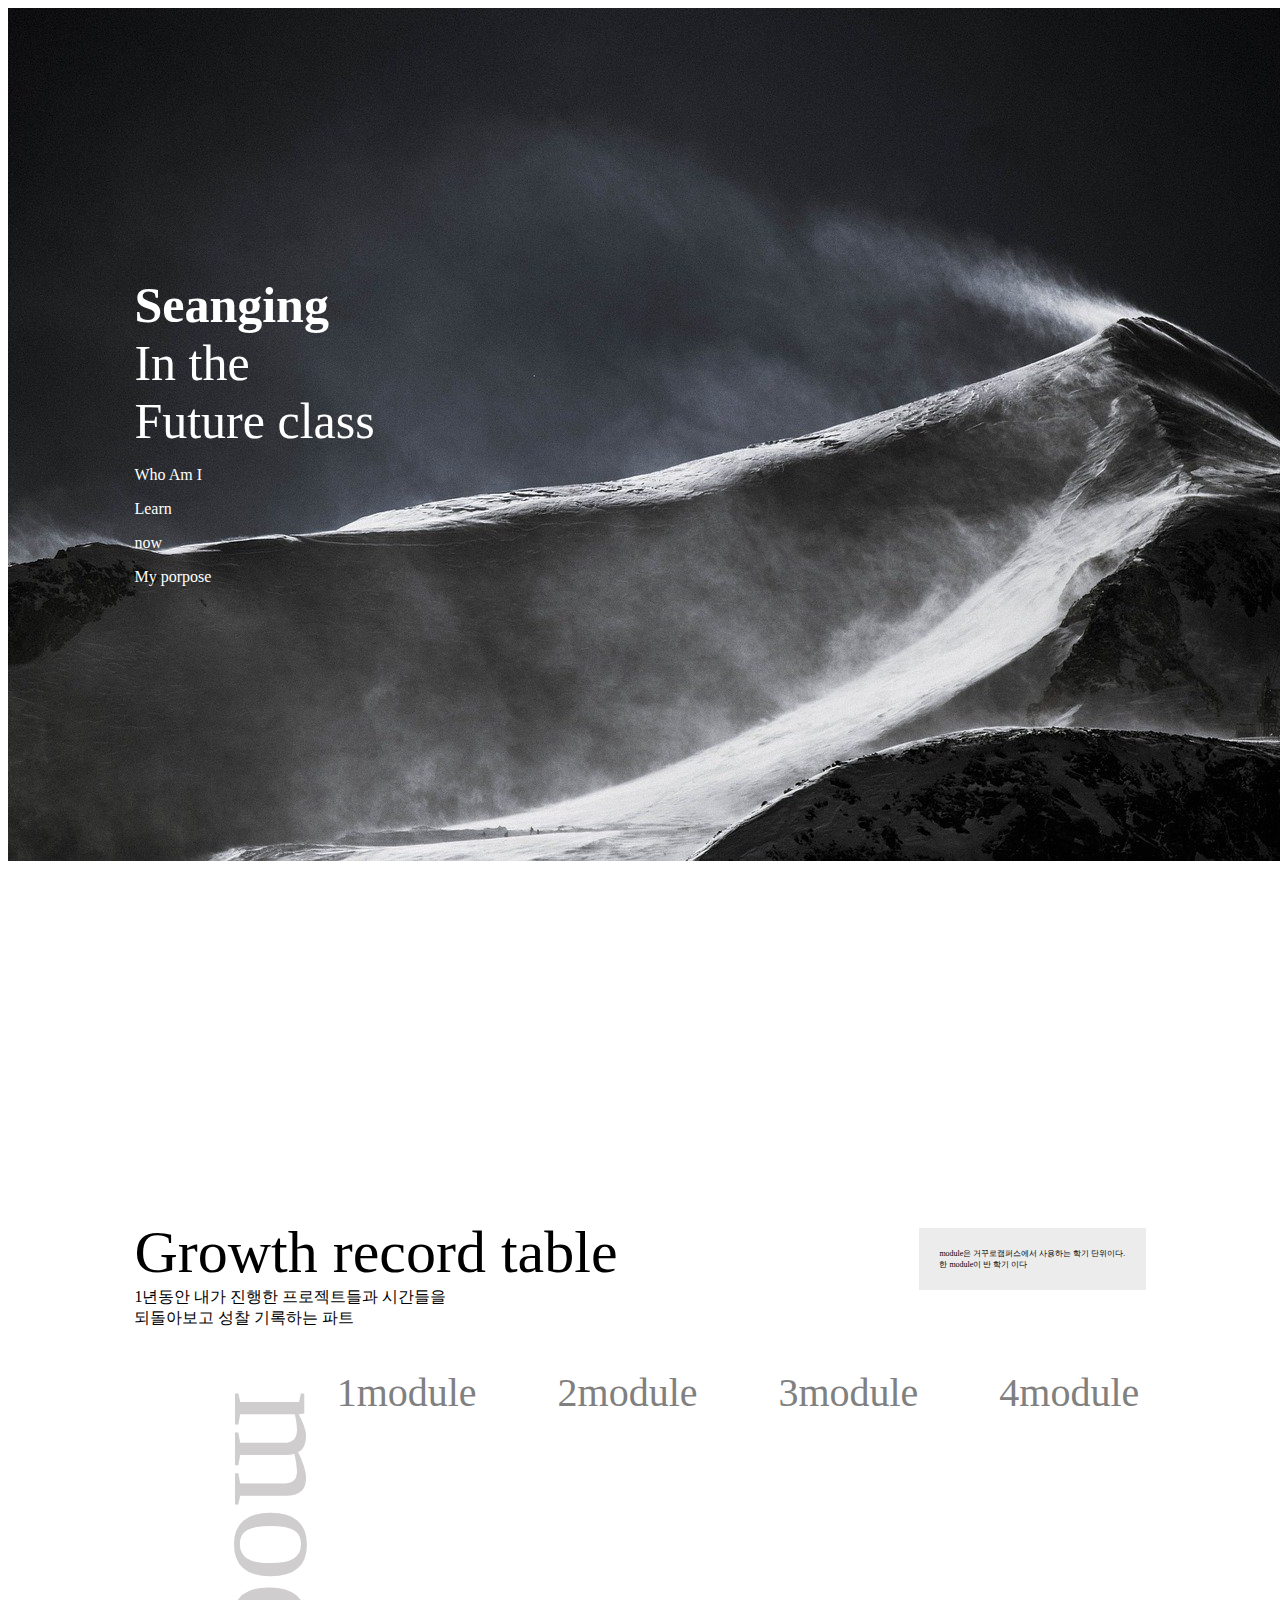
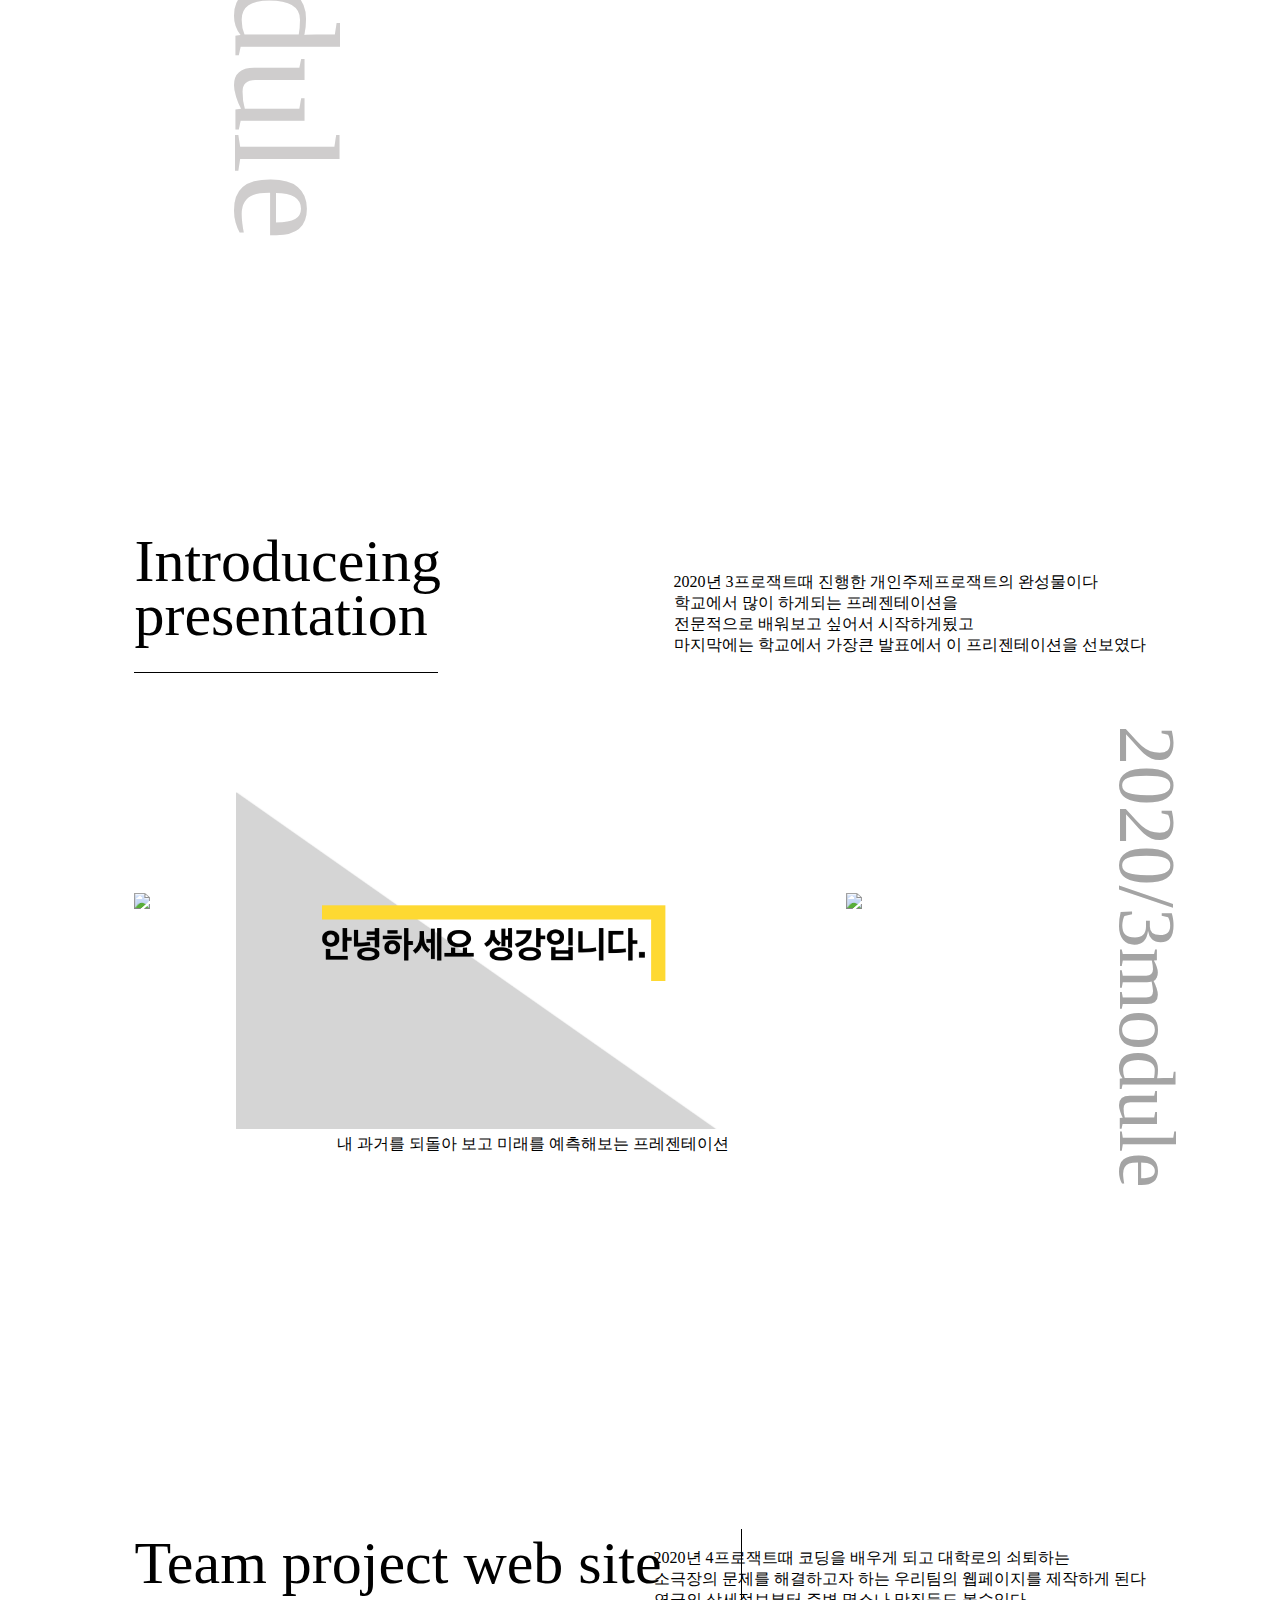
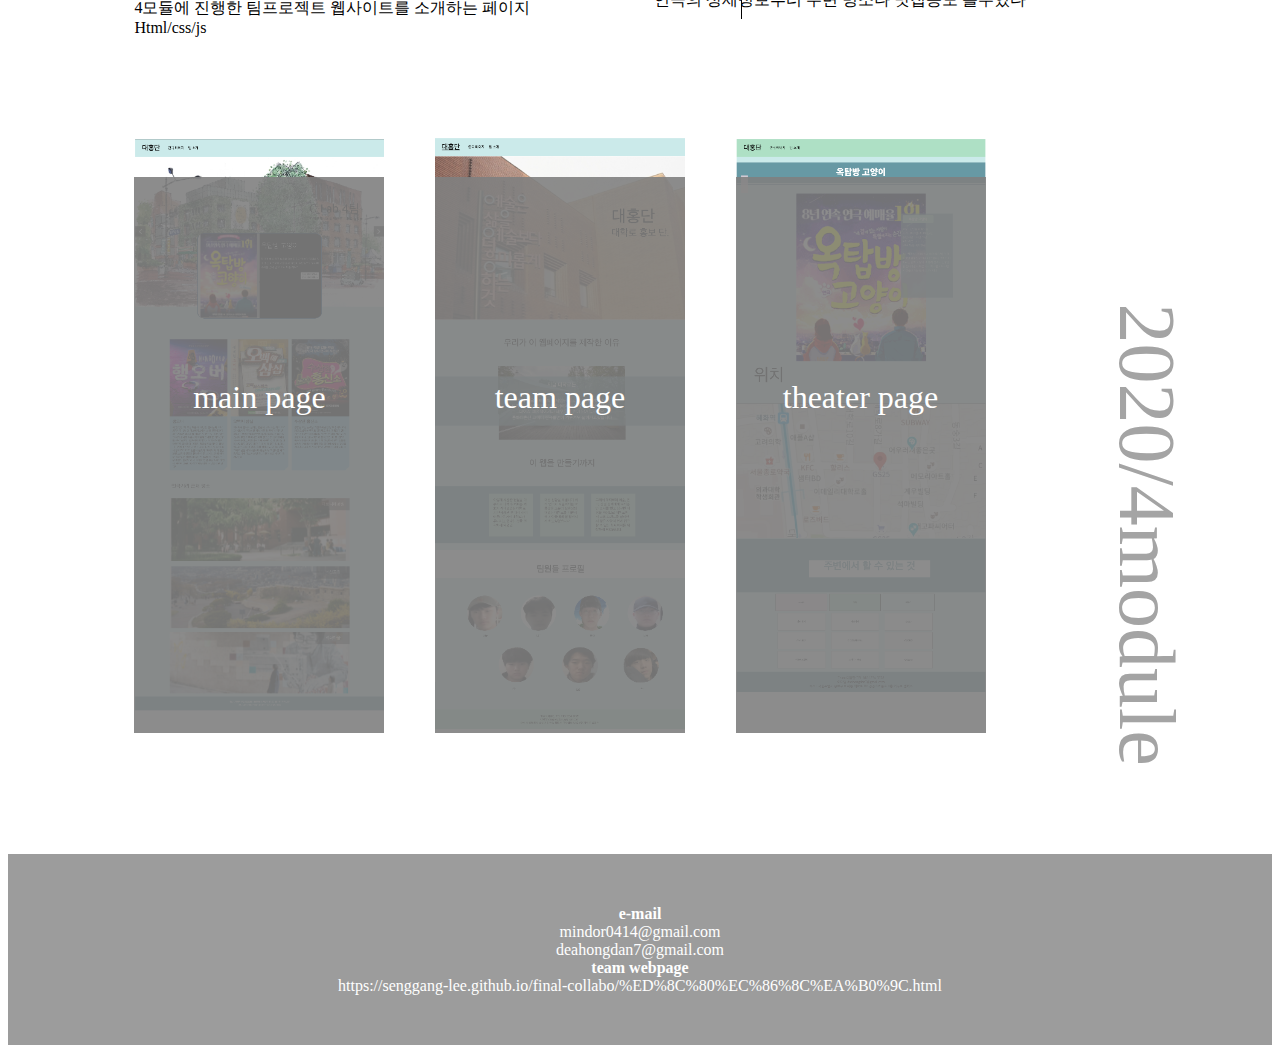
==== commit 0ba44075: "8" ====
--- a/index.html
+++ b/index.html
@@ -16,15 +16,25 @@
             <div id = 'aaa'>
                 <div id = 'img1'> 
                     <img src="사진1.1.jpg"  height="100%"> 
+                    
                 </div> 
                 <div id = 'img2'> 
                     <img src="사진1.2.png" height="100%">
+                    
                 </div> 
                 <div id = 'img3'> 
                     <img src="사진1.3.jpg" height="100%">
+                    
                 </div> 
                 <div id = 'img4'> 
                     <img src="사진1.4.png" height="100%">
+                </div>
+                    <div id =text1-1-1>
+                    <div id =text1-1>qqqqqq</div>
+                    <div id =text1-2>eeeeee</div>
+                    <div id =text1-3>rrrrrr</div>
+                    <div id =text1-4>gggggg</div>
+                
                 </div>  
            </div>
         </div>
@@ -251,14 +261,21 @@
         
             <div id = date2>2020/4module</div>
     </div> 
-    <futter></futter>
+    <futter>
+       <div id = futter> <strong>e-mail</strong><br>
+        mindor0414@gmail.com<br>
+        deahongdan7@gmail.com<br>
+        <strong>team webpage</strong><br>
+        https://senggang-lee.github.io/final-collabo/%ED%8C%80%EC%86%8C%EA%B0%9C.html
+    </div>
+    </futter>
     <script>
          var a = 0
         window.addEventListener('scroll', function(){
             var nowscroll = document.documentElement.scrollTop;
             if (nowscroll > 400){document.querySelector('#p2').classList.add('p')}
-            if (nowscroll > 1400){document.querySelector('#p3').classList.add('p')}
-            if (nowscroll > 2400){document.querySelector('#p4').classList.add('p')}
+            if (nowscroll > 1300){document.querySelector('#p3').classList.add('p')}
+            if (nowscroll > 2300){document.querySelector('#p4').classList.add('p')}
         })
         document.querySelector("#WhoAmI").addEventListener("click", function(){
         document.querySelector("#img").style.display = 'none'
--- a/style.css
+++ b/style.css
@@ -55,6 +55,24 @@
 #img4{
     width: 100vw;
 }
+#text1-1-1{
+position: absolute;
+    z-index:100000 ;
+    color: #fff;
+    display: flex;
+}
+#text1-1{
+    width: 100vw;
+}
+#text1-2{
+    width: 100vw;
+}
+#text1-3{
+    width: 100vw;
+}
+#text1-4{
+    width: 100vw;
+}
 #WhoAmI{
 
 }
@@ -99,7 +117,7 @@
     width: 80%;
     height: 100%;
     margin: 0 auto;
-    margin-top: 70%;
+    margin-top: 50%;
 }
 #title1{
     font-size: 60px;
@@ -521,6 +539,18 @@
     padding-top:10% ;
     display: none;
 }
+#futter{
+    padding: 4%;
+    margin-top: 40%;
+    text-align: center;
+    background-color: rgb(156, 156, 156);
+    color: #fff;
+    text-align: center;
+    width: ;
+    height: ;
+    border-radius: ;
+}
+
 
 
 
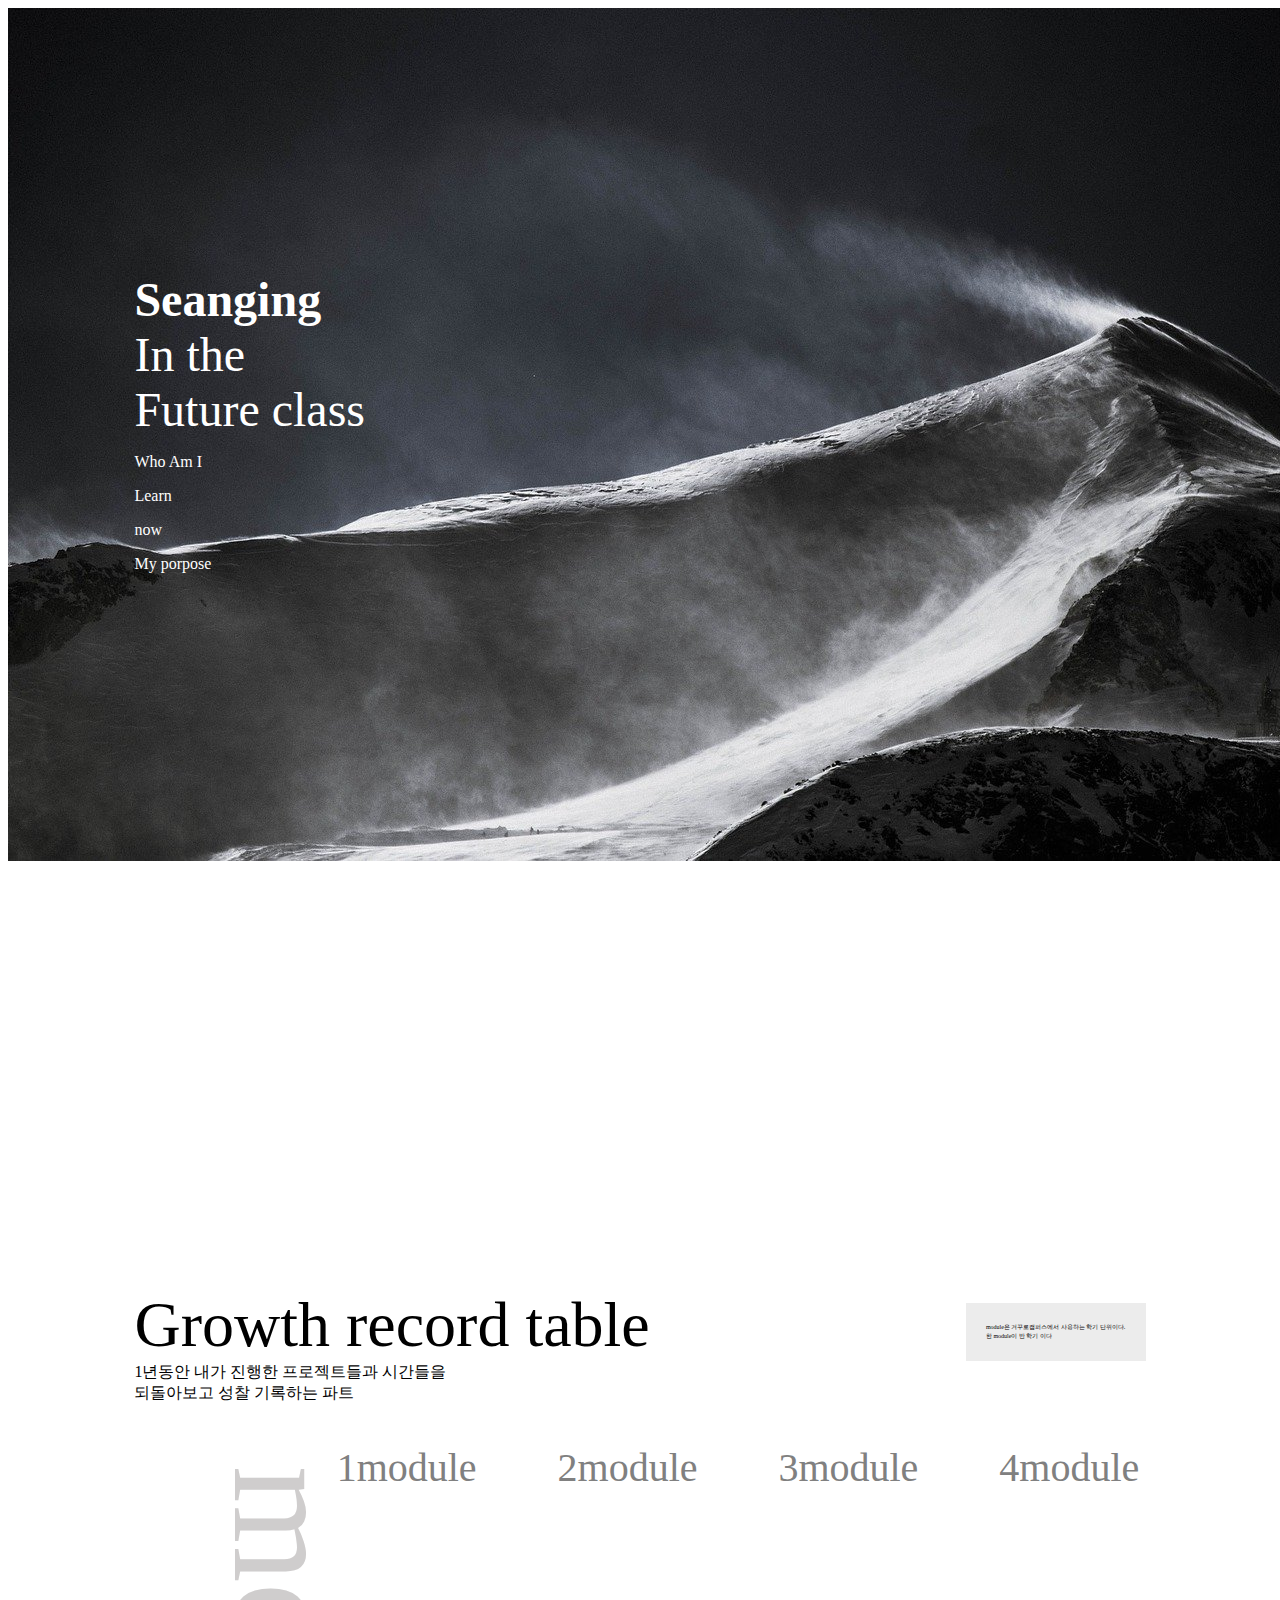
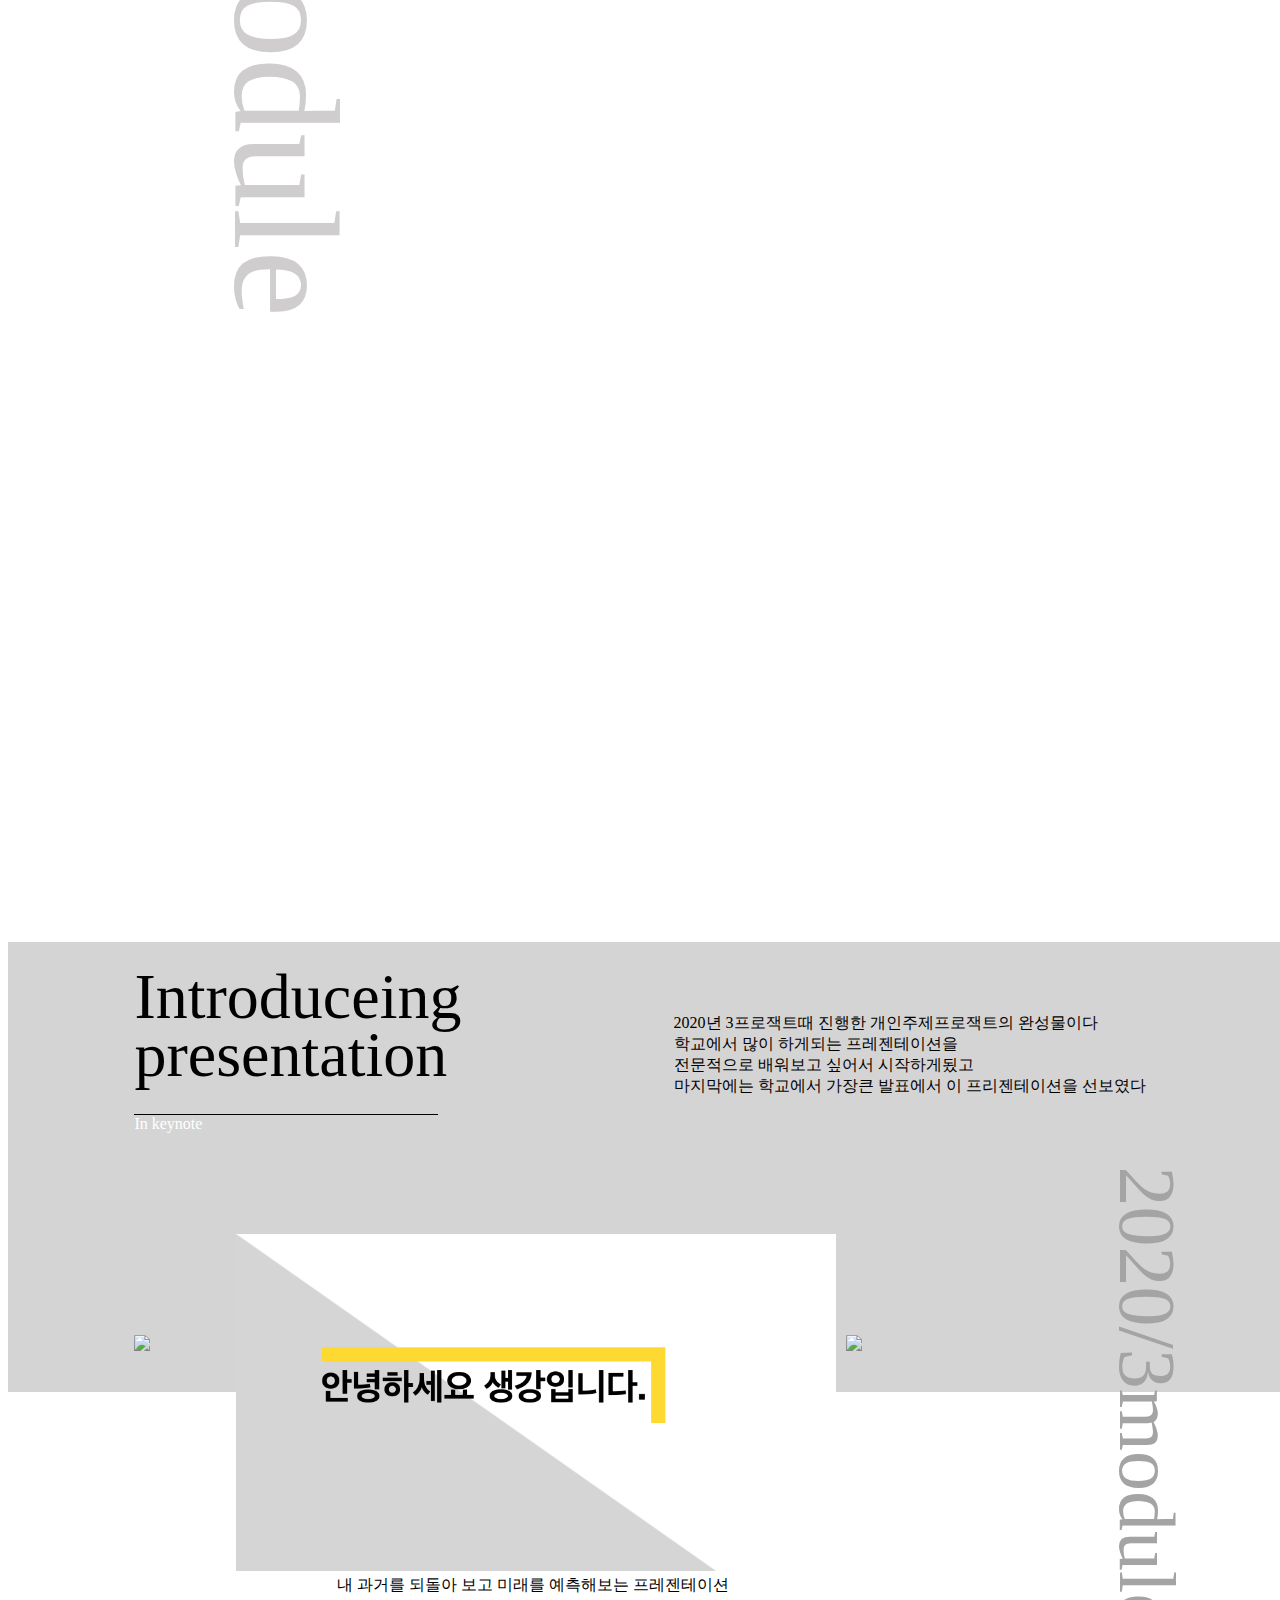
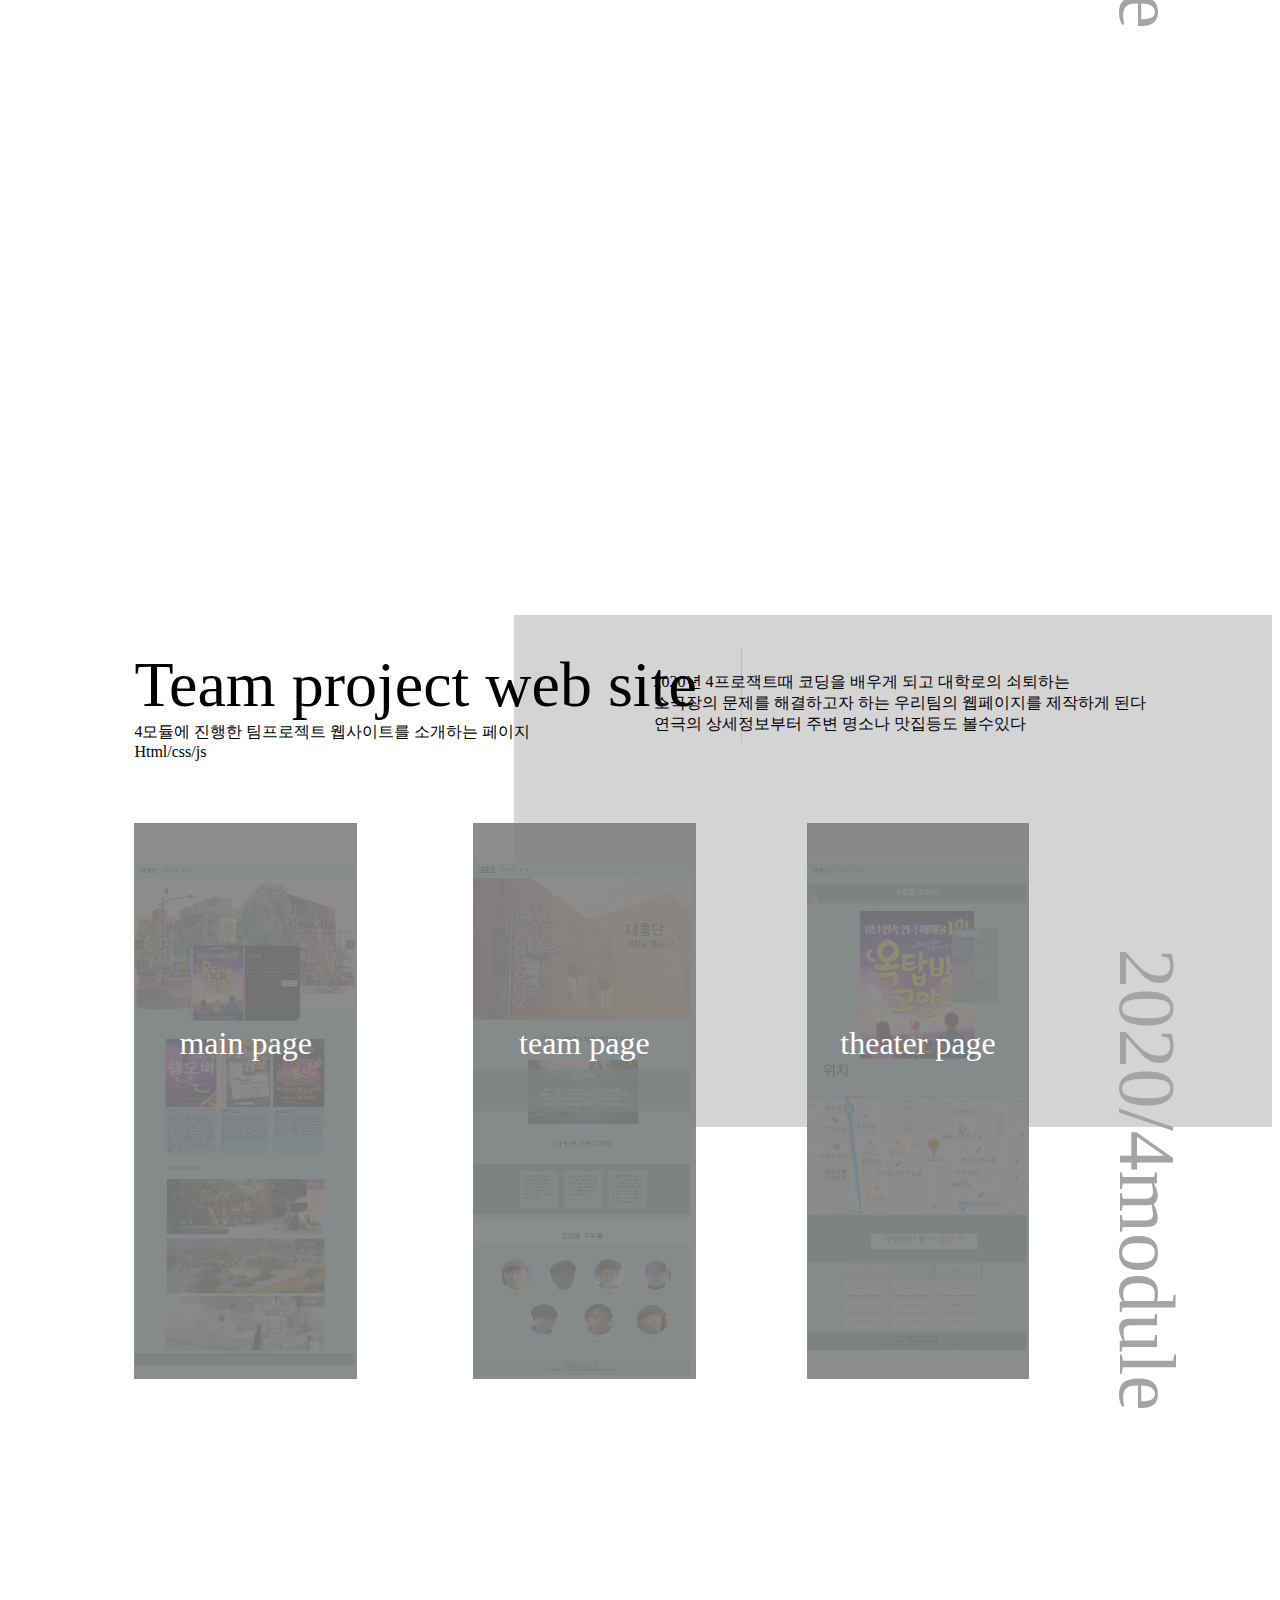
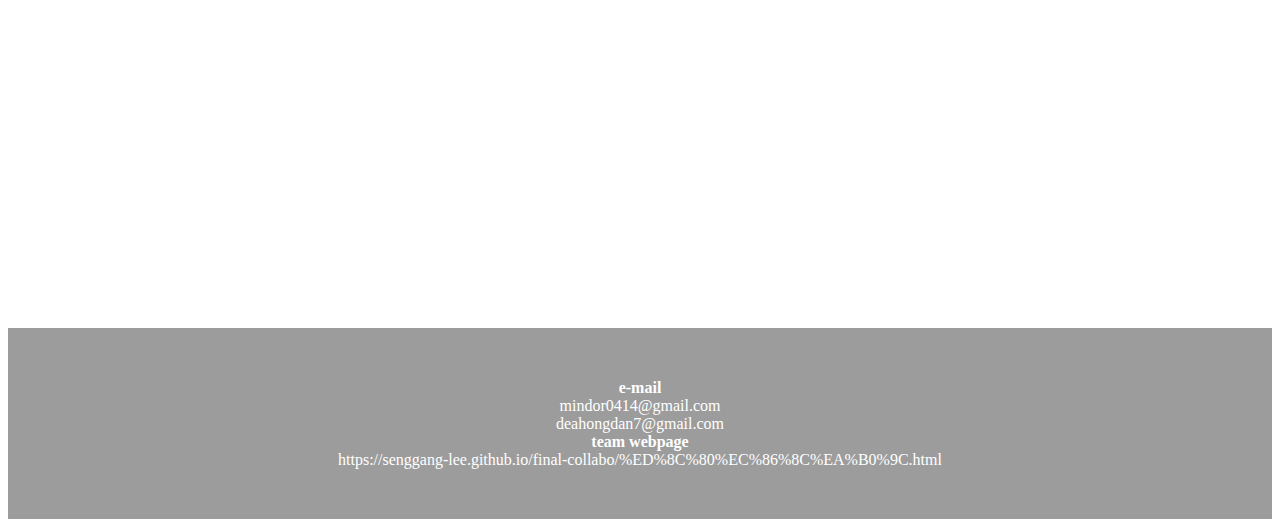
==== commit ff47cd6b: "ㅇㄴ렇ㅇㄹㅌ" ====
--- a/index.html
+++ b/index.html
@@ -7,6 +7,10 @@
     <link rel="stylesheet" href="style.css">
 </head>
 <body>
+<div id="grendtext">hellow wld</div>
+    
+
+    <div id = "pp1">
     <div id = "p1">
         <div id = contaner>
             <div id = 'img'>
@@ -15,25 +19,54 @@
             <div id = 'bbb'>
             <div id = 'aaa'>
                 <div id = 'img1'> 
-                    <img src="사진1.1.jpg"  height="100%"> 
+                    <img src="사진1.8.jpeg"  height="115%"> 
                     
                 </div> 
                 <div id = 'img2'> 
-                    <img src="사진1.2.png" height="100%">
+                    <img src="사진1.3.jpg" height="115%">
                     
                 </div> 
                 <div id = 'img3'> 
-                    <img src="사진1.3.jpg" height="100%">
-                    
+                    <img src="사진1.9.jpeg" height="115%">
+                     
                 </div> 
                 <div id = 'img4'> 
-                    <img src="사진1.4.png" height="100%">
+                    <img src="사진1.4.png" height="115%">
                 </div>
                     <div id =text1-1-1>
-                    <div id =text1-1>qqqqqq</div>
-                    <div id =text1-2>eeeeee</div>
-                    <div id =text1-3>rrrrrr</div>
-                    <div id =text1-4>gggggg</div>
+                    <div id = text1-1-1-1>
+                        <div id =text1-1>
+                        <strong>난 생강이다.</strong><br><br>
+
+                        난 무언가 창조하는것에 재미를 느낀다<br>
+                        때문에 코딩이나 디자인같은 분야를 좋아하고 잘한다.<br><br>
+
+                        난 친화력이 좋고 인간관계를 맺는데서 즐거움을 느낀다.<br>
+                        내가원하는 사람과 친해질수있고 그 관계를 유지할수있다.<br>
+                    </div></div>
+                    <div id = text1-1-1-2>
+                    <div id =text1-2>
+                        <strong>나의 많은방법과 장소에서 학습했다.</strong><br><br>
+                        
+                        그래서 나의 지식과 역량은 <br>
+                        다양하지만 정리가되있지 않다.<br><br>
+
+                        이 지식과 역략들을 발전시키는게 내가 해야하는 일인거 같다.
+                    </div></div>
+                    <div id = text1-1-1-3>
+                    <div id =text1-3>
+                        <strong>나는 현제 거꾸로 켐퍼스라는곳에서 미래교육을 받고있다.</strong><br><br>
+
+                        이곳에와서1년이 나의 인생에서 가장 발전한 시기였다.<br>
+                        이렇게 발전만한다면 얼마지나지않아 굉장히 성장할거같다.<br><br>
+                    </div></div>
+                    <div id = text1-1-1-4>
+                    <div id =text1-4>
+                        <strong>아직 정확히 정해진것은 없다.</strong><br><br>
+
+                        내가 잘하는것을 찾을것이다.<br>
+                        잘하면 재밌어지고 재밌어지면 좋아해지니까...<br>
+                    </div></div>
                 
                 </div>  
            </div>
@@ -56,7 +89,10 @@
         </div>
     </div>
     </div>
+</div>
+<div id = "pp2">
     <div id = "p2">
+        
         <div id = "title1">
             Growth record table
         </div>
@@ -80,76 +116,76 @@
     <div id = 'a'>
     <div id ='moduletitle1'>1</div>
     <div id ='atext'>
-        개인주제 프로젝트<br>
-    텍스트텍스트텍스트텍스트텍스트텍스트<br>
-    텍스트텍스트텍스트텍스트텍스트텍스트텍스트텍스트<br>
-    텍스트텍스트텍스트텍스트텍스트텍스트<br><br>
-    주제중심 프로젝트<br>
-    텍스트텍스트텍스트텍스트텍스트텍스트<br>
-    텍스트텍스트텍스트텍스트텍스트텍스트텍스트텍스트<br>
-    텍스트텍스트텍스트텍스트텍스트텍스트<br><br>
-    주제공감 프로젝트<br>
-    텍스트텍스트텍스트텍스트텍스트텍스트<br>
-    텍스트텍스트텍스트텍스트텍스트텍스트텍스트텍스트<br>
-    텍스트텍스트텍스트텍스트텍스트텍스트</div>
+        <strong>개인주제 프로젝트</strong><br>
+    주제는 건축디자인이었다 사실 이주제를 정한이유는 
+    그냥 재미있을거같아서 했다 나는 다양한툴을 이용해서
+    실제로 내가살고싶은집을 디자인해보고 도면도 그리고 
+    마지막에는 폼보드를이용해 미니어처모델릉 제작했다<br><br>
+    <strong>문제정의 프로젝트</strong><br>
+    주제는 영화관의 일부 관객이 영화보는중에 휴대폰을사용해 다른관객에게 방해가된다. 
+    라는 주제였는데 기사분석과 논문분석등으로 진행했다.<br><br>
+    
+    <strong>주제중심 프로젝트</strong><br>
+    코로나 바이러스라는 주제로
+    다양한 교과수업과 연결해서 인류의 발전, 유전자, 통계,
+    기사분석, 통신 등을 배웠다.
+    </div>
      <div id ='aimg'><img src="그레프1.png" width="80%"></div> 
      </div>
     <div id = 'b'>
         <div id ='moduletitle2'>2</div>
         <div id ='btext'>
-            개인주제 프로젝트<br>
-        텍스트텍스트텍스트텍스트텍스트텍스트<br>
-        텍스트텍스트텍스트텍스트텍스트텍스트텍스트텍스트<br>
-        텍스트텍스트텍스트텍스트텍스트텍스트<br><br>
-        주제중심 프로젝트<br>
-        텍스트텍스트텍스트텍스트텍스트텍스트<br>
-        텍스트텍스트텍스트텍스트텍스트텍스트텍스트텍스트<br>
-        텍스트텍스트텍스트텍스트텍스트텍스트<br><br>
-        주제공감 프로젝트<br>
-        텍스트텍스트텍스트텍스트텍스트텍스트<br>
-        텍스트텍스트텍스트텍스트텍스트텍스트텍스트텍스트<br>
-        텍스트텍스트텍스트텍스트텍스트텍스트</div>
+            <strong>개인주제 프로젝트</strong><br>
+        주제는 코딩으로 생각하기였다.
+        이 주제를 결정한 이유는 웹을 만들고 싶어서 시작했지만 기초인 코딩을 배워야해서 시작했다.
+        스위프트 플레이그라운드라는 게임을 통해서 어렵지만 재미있게 배워나갔다.<br><br>
+        <strong>문제정의 프로젝트</strong><br>
+        주제는 '페트병의 라벨을 분리배출하지 않아 재활용이 안된다' 였다
+        인터뷰와, 설문조사, 또 마지막에는
+        <br><br>
+        <strong>주제중심 프로젝트</strong><br>
+        비정규직에대한 내용을 공부했으며
+        평등, 인권, DNA 등을 공부했다.
+        </div>
          <div id ='bimg'><img src="그레프2.png" width="80%"></div> 
          
     </div>
     <div id = 'c'>
         <div id ='moduletitle3'>3</div>
         <div id ='ctext' >
-        개인주제 프로젝트<br>
-        텍스트텍스트텍스트텍스트텍스트텍스트<br>
-        텍스트텍스트텍스트텍스트텍스트텍스트텍스트텍스트<br>
-        텍스트텍스트텍스트텍스트텍스트텍스트<br><br>
-        주제중심 프로젝트<br>
-        텍스트텍스트텍스트텍스트텍스트텍스트<br>
-        텍스트텍스트텍스트텍스트텍스트텍스트텍스트텍스트<br>
-        텍스트텍스트텍스트텍스트텍스트텍스트<br><br>
-        주제공감 프로젝트<br>
-        텍스트텍스트텍스트텍스트텍스트텍스트<br>
-        텍스트텍스트텍스트텍스트텍스트텍스트텍스트텍스트<br>
-        텍스트텍스트텍스트텍스트텍스트텍스트</div>
+            <strong>개인주제 프로젝트</strong><br>
+            프리젠테이션에대해 공부했다
+            이 주제를 결정한이유는 거꾸로캠퍼스에서 다양한 분야에서 발표를 하기때문에
+            전문적으로 배워보고싶어서 시작하게되었다
+            스티브잡스의 프리젠테이션이나 ted강의를 찾아보고 책도읽으면서 공부하고
+            결과적으로 학교에서 가장큰발표를 직접준비하고 발표했다.<br><br>
+            <strong>문제정의 프로젝트</strong><br>
+            주제는 동물원코끼리가 수명이짧은 문제였다.
+            가까운동물원으로 현장답사도가고 기사와 논문등을 분석했다<br><br>
+            <strong>주제공감 프로젝트</strong><br>
+            지구온난화에대한 주제로
+            다양한 학습을진행했고
+            이상기후와 생태계파괴라는 발표자료를 제작해 발표했다</div>
          <div id ='cimg'><img src="그레프3.png" width="80%"></div> 
         
          </div>
     <div id = 'd'>
         <div id ='moduletitle4'>4</div>
         <div id ='dtext'>
-        개인주제 프로젝트<br>
-        텍스트텍스트텍스트텍스트텍스트텍스트<br>
-        텍스트텍스트텍스트텍스트텍스트텍스트텍스트텍스트<br>
-        텍스트텍스트텍스트텍스트텍스트텍스트<br><br>
-        주제중심 프로젝트<br>
-        텍스트텍스트텍스트텍스트텍스트텍스트<br>
-        텍스트텍스트텍스트텍스트텍스트텍스트텍스트텍스트<br>
-        텍스트텍스트텍스트텍스트텍스트텍스트<br><br>
-        주제공감 프로젝트<br>
-        텍스트텍스트텍스트텍스트텍스트텍스트<br>
-        텍스트텍스트텍스트텍스트텍스트텍스트텍스트텍스트<br>
-        텍스트텍스트텍스트텍스트텍스트텍스트</div>
+        <strong>문제정의 프로젝트</strong><br>
+        대학로의 쇠퇴되는 소극장에대한 문제를 다뤘다.
+        논문분석, 기사분석, 현장답사, 인터뷰, 등 다양한 방법으로 문제와, 원인 그리고 해결방안을 찾았고 
+        그 해결방안은 지역의 브랜드화와 그 지역은 멀티플랙스화 시키는것이다. 그에따라 우리는 대학로를 소개하고 연극을연결해주는 웹사이트를 구상하고 제작했다
+        </div>
          <div id ='dimg'><img src="그레프4.png" width="80%"></div> 
          
           </div>
-    </div>
-    </div>
+          
+    </div>
+    
+</div>
+<div id = "pp3">
+    <div id = 'boxx'></div>
     <div id = "p3">
         <div id = "ipt">
             Introduceing <br> 
@@ -163,8 +199,8 @@
             <div id = text2>
                 In keynote</div>
             <div id = butbox>
-                <p id = but1><img src="스크린샷 2020-12-26 오전 12.10.30.png" width="40px" ></p>
-                <p id = but2><img src="스크린샷 2020-12-26 오전 12.10.56.png" width="40px"></p>
+                <p id = but1><img src="스크린샷 2020-12-26 오전 12.10.30.png" width="40vw" ></p>
+                <p id = but2><img src="스크린샷 2020-12-26 오전 12.10.56.png" width="40vw"></p>
             </div>
         
             <div id = container1>
@@ -185,21 +221,7 @@
             
             </div>
             <div id = text3>내 과거를 되돌아 보고 미래를 예측해보는 프레젠테이션</div>
-            <!-- <div id = dd>
-            <div class = iptimg1>이 프리젠테이션 페이지에대한 간단한 설명1</div>
-            <div class = iptimg2>이 프리젠테이션 페이지에대한 간단한 설명2</div>
-            <div class = iptimg3>이 프리젠테이션 페이지에대한 간단한 설명3</div>
-            <div class = iptimg4>이 프리젠테이션 페이지에대한 간단한 설명3</div>
-            <div class = iptimg5>이 프리젠테이션 페이지에대한 간단한 설명4</div>
-            <div class = iptimg6>이 프리젠테이션 페이지에대한 간단한 설명5</div>
-            <div class = iptimg7>이 프리젠테이션 페이지에대한 간단한 설명6</div>
-            <div class = iptimg8>이 프리젠테이션 페이지에대한 간단한 설명7</div>
-            <div class = iptimg9>이 프리젠테이션 페이지에대한 간단한 설명8</div>
-            <div class = iptimg10>이 프리젠테이션 페이지에대한 간단한 설명10</div>
-            <div class = iptimg11>이 프리젠테이션 페이지에대한 간단한 설명11</div>
-            <div class = iptimg12>이 프리젠테이션 페이지에대한 간단한 설명12</div>
-            </div>
-     -->
+            
         
             
 
@@ -208,6 +230,7 @@
     </div>
     </div>
     
+    <div id = "pp4">
     <div id = "p4">
         <div class = "tpwt">
         <div id = "tpwt">Team project web site</div>
@@ -227,9 +250,9 @@
         </div> -->
             
              <div class = web>
-            <div id = web1><img src="웹1.png" width="250px"></div>
-            <div id = web2><img src="웹2.png" width="250px"></div>
-            <div id = web3><img src="웹3.png" width="250px"></div>
+            <div id = web1><img src="웹1.png" width="65%"></div>
+            <div id = web2><img src="웹2.png" width="65%"></div>
+            <div id = web3><img src="웹3.png" width="65%"></div>
         </div> 
 
         
@@ -239,28 +262,39 @@
             <div id = 'mainpagetext'>
                 main page
             </div>
-            <div class = 'mainpagetext'>텍스트텍스트텍스트텍스트<br>
-                텍스트텍스트텍스트
+            <div class = 'mainpagetext'>
+                가장먼저 보이는 페이지로<br>
+                연극을 찾거나 대학로의 명소도 볼수있다.<br>
+                루트가 제작했다.
             </div>
         <div id = teampagetext>
             team page
         </div>
         <div class= teampagetext>
-            텍스트텍스트텍스트텍스트<br>
-                텍스트텍스트텍스트
+            팀소개 버튼을 누르면 볼수있다<br>
+            팀원들의 프로필과 <br>
+            이 웹을 제작한 이유 등을 볼수있고
+            심바와 내가 제작했다.
+           
+                
         </div>
         <div id = theaterpagetext>
             theater page
             
         </div>
         <div class = theaterpagetext>
-            텍스트텍스트텍스트텍스트<br>
-                텍스트텍스트텍스트
+            연극을 클릭하면 들어갈수있다.<br>
+            클릭한 연극에 자세한 개요를 확인할수있고<br>
+            주변에있는 먹거리와 놀거리를 볼수있다<br>
+            니토와 목표가 제작했다.<br>
+                
         </div>
     </div>
         
             <div id = date2>2020/4module</div>
     </div> 
+    <div id ='boxy'></div>
+</div>
     <futter>
        <div id = futter> <strong>e-mail</strong><br>
         mindor0414@gmail.com<br>
@@ -268,15 +302,19 @@
         <strong>team webpage</strong><br>
         https://senggang-lee.github.io/final-collabo/%ED%8C%80%EC%86%8C%EA%B0%9C.html
     </div>
-    </futter>
+    </futter></div>
     <script>
          var a = 0
         window.addEventListener('scroll', function(){
             var nowscroll = document.documentElement.scrollTop;
             if (nowscroll > 400){document.querySelector('#p2').classList.add('p')}
-            if (nowscroll > 1300){document.querySelector('#p3').classList.add('p')}
-            if (nowscroll > 2300){document.querySelector('#p4').classList.add('p')}
+            if (nowscroll > 2000){document.querySelector('#p3').classList.add('p')}
+            if (nowscroll > 3000){document.querySelector('#p4').classList.add('p')}
         })
+        document.querySelector('#grendtext').addEventListener('click', function(){
+            document.querySelector('#grendtext').classList.add('p')
+        })
+        
         document.querySelector("#WhoAmI").addEventListener("click", function(){
         document.querySelector("#img").style.display = 'none'
         document.querySelector('#bbb').style.display = 'block'
--- a/style.css
+++ b/style.css
@@ -1,3 +1,17 @@
+#grendtext{
+    font-size: 500%;
+    text-align: center;
+    padding: 25%; 
+    display: none;
+}
+
+
+#pp1, #pp2, #pp3, #pp4{
+    height: 100vw;
+   
+   
+    
+}
 #p1text{
     width: 80%;
     
@@ -13,29 +27,30 @@
 #img{
     background-image: url("사진1.1.jpg");
             width: 100vw;
-            height: 900px;
+            height: 70vw;
             animation: slide 20s infinite;
             background-repeat: no-repeat;
             background-size:100vw;
             
 }
 @keyframes slide{
-    20%{
+    0%{
+
         background-image: url("사진1.1.jpg");
     }
-    40%{
+    25%{
         background-image: url("사진1.2.png");
     }
-    60%{
+    50%{
         background-image: url("사진1.3.jpg");
     }
-    80%{
+    75%{
         background-image: url("사진1.4.png");
     }
    
 }
 #bbb{
-    overflow: auto;
+    overflow: hidden;
     width: 100vw;
     display: none;
 }
@@ -45,6 +60,7 @@
 }
 #img1{
     width: 100vw;
+    
 }
 #img2{
     width: 100vw;
@@ -57,37 +73,71 @@
 }
 #text1-1-1{
 position: absolute;
-    z-index:100000 ;
+    /* z-index:100000 ; */
     color: #fff;
     display: flex;
+    font-size: 150%;
+}
+#text1-1-1-1{
+    width: 100vw;
+    
+}
+#text1-1-1-2{
+    width: 100vw;
+}
+#text1-1-1-3{
+    width: 100vw;
+}
+#text1-1-1-4{
+    width: 100vw;
 }
 #text1-1{
-    width: 100vw;
+    margin-top: 20%;
+    margin-left: 50%;
+    background-color: hsla(0, 0%, 50%, 0.8);
+    width: 40%;
+    padding: 3%;
+    height: 35%;
 }
 #text1-2{
-    width: 100vw;
+    margin-top: 20%;
+    margin-left: 50%;
+    background-color: hsla(0, 0%, 50%, 0.8);
+    width: 40%;
+    padding: 3%;
+    height: 35%;
 }
 #text1-3{
-    width: 100vw;
+    margin-top: 20%;
+    margin-left: 50%;
+    background-color: hsla(0, 0%, 50%, 0.8);
+    width: 40%;
+    padding: 3%;
+    height: 35%;
 }
 #text1-4{
-    width: 100vw;
+    margin-top: 20%;
+    margin-left: 50%;
+    background-color: hsla(0, 0%, 50%, 0.8);
+    width: 40%;
+    padding: 3%;
+    height: 35%;
 }
 #WhoAmI{
-
+    cursor: pointer;
 }
 #learn{
-
+    cursor: pointer;
 }
 #now{
-
-}
-#Myporpose{
-
+    cursor: pointer;
+}
+#myporpose{
+    cursor: pointer;
 }
 
 #headertitle{
-    font-size: 50px;
+    font-size: 300%;
     
 }
 #button{
@@ -115,12 +165,13 @@
 
 #p2{
     width: 80%;
-    height: 100%;
+    /* height: 100%; */
     margin: 0 auto;
-    margin-top: 50%;
-}
+    /* margin-top: 50%; */
+}
+
 #title1{
-    font-size: 60px;
+    font-size: 400%;
    
     
 }
@@ -130,34 +181,37 @@
 }
 #module{
     display: flex;
-    font-size: 40px;
+    font-size: 250%;
     text-align: center;
     margin-left: 20%;
     
 }
 #modulesm{
     margin-top:-10% ;
-    font-size: 8px;
+    font-size: 5%;
     background-color: rgb(236, 236, 236);
     float: right;
     padding: 2%;
 }
 #module1{
-    
+    cursor: pointer;
     color: gray;
 
 }
 #module2{
     margin-left: 10%;
     color: gray;
+    cursor: pointer;
 }
 #module3{
     margin-left: 10%;
     color: gray;
+    cursor: pointer;
 }
 #module4{
     margin-left: 10%;
     color: gray;
+    cursor: pointer;
 } 
 
 #atext{
@@ -170,7 +224,7 @@
 }
 #btext{
     width: 70%;
-  
+    
     
     
 }
@@ -216,7 +270,7 @@
 .moduletitle1{
     
     transform:rotate(90deg);
-    font-size: 150px;
+    font-size:940%;
     margin-right: 70%;
     
     
@@ -224,27 +278,27 @@
     
 }
 #moduletitle1{
-    font-size: 300px;
+    font-size: 1900%;
     margin-right: 20%;
     margin-top: 10%;
     width: 40%;
 }
 #moduletitle2{
-    font-size: 300px;
+    font-size: 1900%;
     margin-right: 20%;
     margin-top: 10%;
     width: 40%;
     
 }
 #moduletitle3{
-    font-size: 300px;
+    font-size: 1900%;
     margin-right: 20%;
     margin-top: 10%;
     width: 40%;
     
 }
 #moduletitle4{
-    font-size: 300px;
+    font-size: 1900%;
     margin-right: 20%;
     margin-top: 10%;
     width: 40%;
@@ -261,11 +315,20 @@
 #p3{
     width: 80%;
     margin: 0 auto;
-    margin-top: 40%;
-    
+    /* margin-top: 40%; */
+    
+}
+#boxx{
+    
+    width: 100%;
+    height: 50%;
+    margin-top: -2%; 
+    background-color: hsla(0, 0%, 81%, 0.9);
+    position: absolute;
+    z-index: -10;
 }
 #ipt{
-    font-size: 60px;
+    font-size: 400%;
     border-bottom:1px solid black ;
     width: 30%;
     line-height: 90%;
@@ -298,7 +361,7 @@
     color: white;
 }
 #date1{
-    font-size: 80px;
+    font-size: 500%;
     transform:rotate(90deg);
     margin-left: 100%;
     margin-top: -47%;
@@ -408,10 +471,18 @@
 #p4{
     width: 80%;
     margin: 0 auto;
-    margin-top: 60%;
+    /* margin-top: 60%; */
+}
+#boxy{
+    width: 60%;
+    height: 40vw;
+    margin-left:40% ;
+    margin-top: -30%;
+    background-color: hsla(0, 0%, 81%, 0.9);
 }
 #tpwt{
-    font-size: 60px;
+    font-size: 400%;
+    
     
 }
 #tpwt1{
@@ -436,8 +507,8 @@
     
 }
 #web2{
-    margin-left:5% ;
-    margin-right:5% ;
+    /* margin-left:-7% ;
+    margin-right:-7% ;  */
 }
 #web3{
     
@@ -445,7 +516,7 @@
 } 
 
 #date2{
-    font-size: 80px;
+    font-size: 500%;
     transform:rotate(90deg);
     margin-left: 100%;
     margin-top: -47%;
@@ -455,29 +526,20 @@
     
     
 }
-#page{
-    display: flex;
-    font-size: 25px;
-    
-    
-}
-#text4{
-   
-}
-    
-    
-
-#teampage{
-    
-}
+
+    
+    
+
+
 #pagetext{
     display: flex;
     
 }
 #mainpagetext{
-    width: 250px;
+    width: 22%;
     font-size: 200%;
     margin-top: -55%;
+    
     background-color: hsla(0, 0%, 50%, 0.9);;
     color: white;
     text-align: center;
@@ -487,11 +549,11 @@
 #teampagetext{
    font-size: 200%;
     margin-top: -55%;
-    width: 250px;
+    width: 22%;
     background-color: hsla(0, 0%, 50%, 0.9);
     color: white;
-    margin-left:5% ;
-    margin-right:5% ;
+    margin-left: 11.5% ;
+    margin-right:11% ;
     text-align: center;
     padding-top:20% ;
     
@@ -499,7 +561,7 @@
 #theaterpagetext{
     padding-top:20% ;
     margin-top: -55%;
-    width: 250px;
+    width: 22%;
     background-color: hsla(0, 0%, 50%, 0.9);;
     color: white;
     text-align: center;
@@ -508,40 +570,43 @@
 
 }
 .mainpagetext{
-    width: 250px;
-    font-size: 100%;
+    width: 22%;
+    font-size: 90%;
     margin-top: -20%;
     background-color: hsla(0, 0%, 50%, 0.9);;
     color: white;
     text-align: center;
-    padding-top:10% ;
+    padding-top:5% ;
+    padding-bottom:5% ;
     display: none;
 }
 .teampagetext{
-    font-size: 100%;
+    font-size: 90%;
     margin-top: -20%;
-    width: 250px;
+    width: 22%;
     background-color: hsla(0, 0%, 50%, 0.9);
     color: white;
-    margin-left:5% ;
-    margin-right:5% ;
-    text-align: center;
-    padding-top:10% ;
+    margin-left:11.5% ;
+    margin-right:11% ;
+    text-align: center;
+    padding-top:5% ;
+    padding-bottom:5% ;
     display: none;
 }
 .theaterpagetext{
-    width: 250px;
-    font-size: 100%;
+    width: 22%;
+    font-size: 90%;
     margin-top: -20%;
     background-color: hsla(0, 0%, 50%, 0.9);;
     color: white;
     text-align: center;
-    padding-top:10% ;
+    padding-top:5% ;
+    padding-bottom:5% ;
     display: none;
 }
 #futter{
     padding: 4%;
-    margin-top: 40%;
+    /* margin-top: 40%; */
     text-align: center;
     background-color: rgb(156, 156, 156);
     color: #fff;
@@ -607,4 +672,20 @@
       width: 80%;
     }
   }
-  +  .q {
+      background-color: black;
+    animation-duration: 2s;
+    animation-name: ㅋㅋㅋㅋㅋ;
+  }
+  
+   @keyframes ㅋㅋㅋㅋㅋ {
+    from {
+      margin-left: 110%;
+      
+    }
+  
+    to {
+     
+      
+    }
+  }